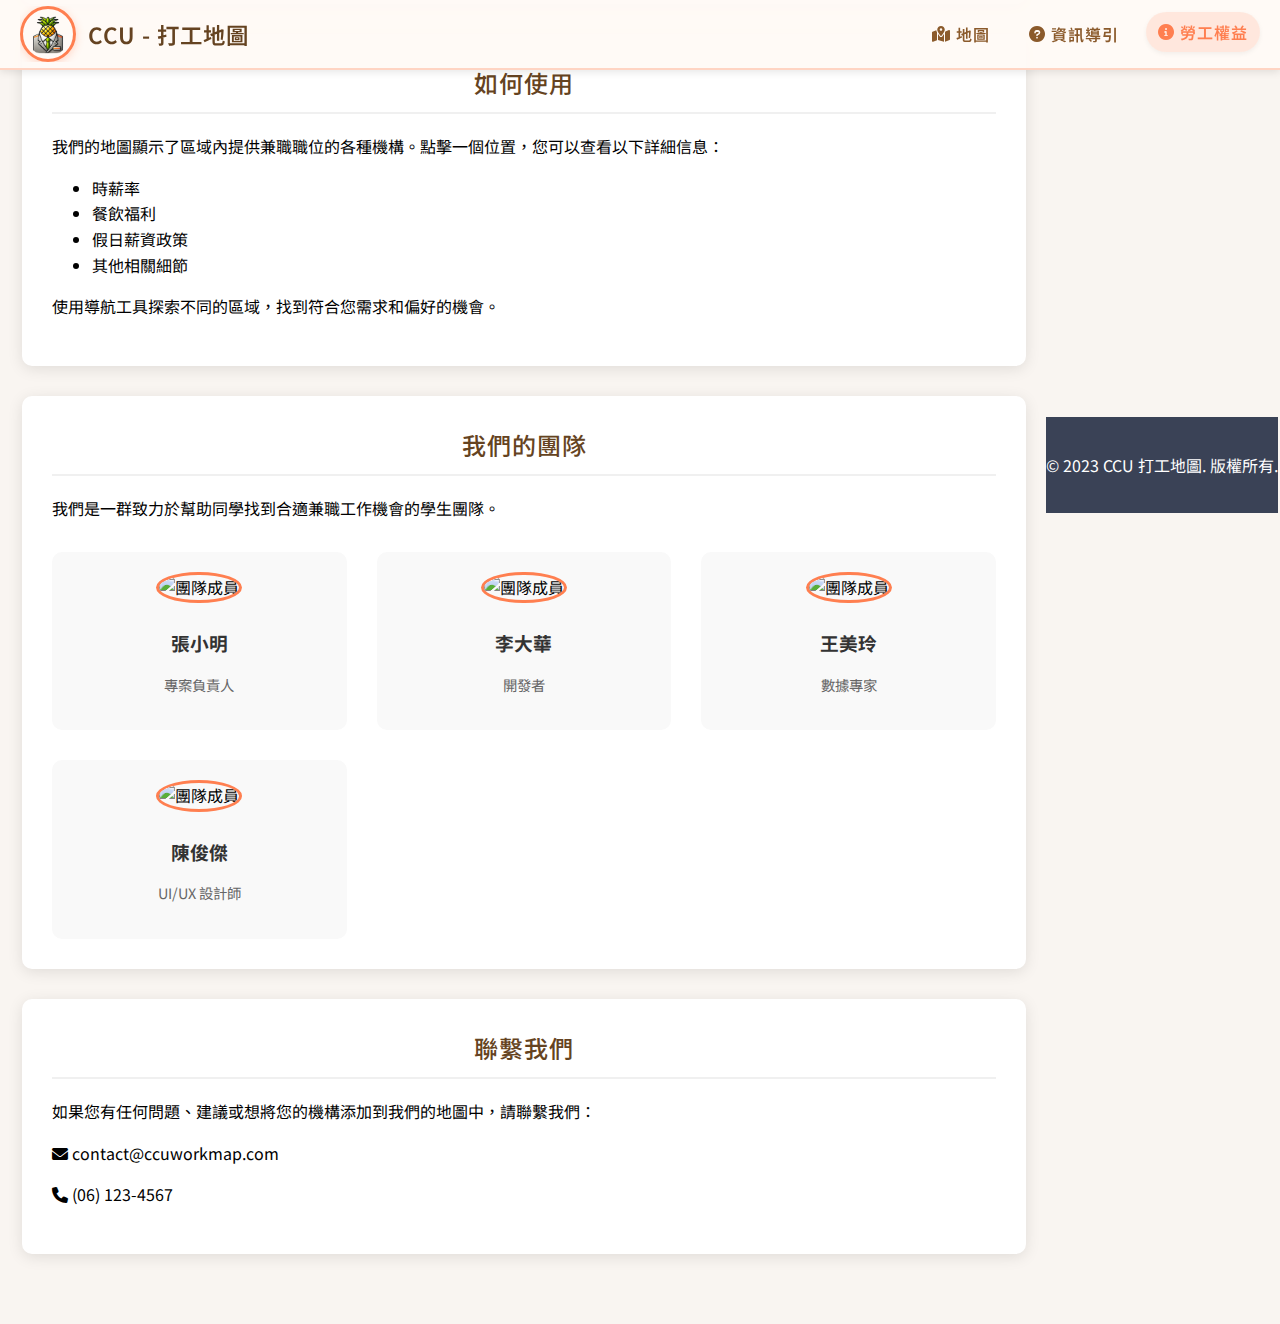
==== about.html @ e02257f9 "Initial commit with organized project structure" ====
<!DOCTYPE html>
<html lang="zh-TW">
<head>
    <meta charset="UTF-8">
    <meta name="viewport" content="width=device-width, initial-scale=1.0">
    <title>勞工權益 - CCU 打工地圖</title>
    <!-- Favicon -->
    <link rel="icon" href="src/images/p_logo.png" type="image/png">
    <!-- Google Font -->
    <link href="https://fonts.googleapis.com/css2?family=Noto+Sans+TC:wght@400;500;700&display=swap" rel="stylesheet">
    <!-- Font Awesome for icons -->
    <link rel="stylesheet" href="https://cdnjs.cloudflare.com/ajax/libs/font-awesome/6.0.0/css/all.min.css" />
    <!-- Our custom styles -->
    <link rel="stylesheet" href="src/css/styles.css" />
</head>
<body>
    <!-- Navigation bar -->
    <nav class="navbar">
        <div class="navbar-logo">
            <img src="src/images/p_logo.png" alt="Logo">
            <h1>CCU - 打工地圖</h1>
        </div>
        <div class="navbar-links">
            <a href="map.html"><i class="fas fa-map-marked-alt"></i> <span>地圖</span></a>
            <a href="#" id="info-guide-btn"><i class="fas fa-question-circle"></i> <span>資訊導引</span></a>
            <a href="about.html" class="active"><i class="fas fa-info-circle"></i> <span>勞工權益</span></a>
        </div>
    </nav>
    
    <!-- Main content -->
    <div class="content-area">
        <div class="about-container">
            <h1>勞工權益資訊</h1>
            
            <div class="about-section">
                <h2>我們的使命</h2>
                <p>這個互動式地圖提供附近打工機會的信息。地圖上的每個點代表提供兼職職位的機構，並附有時薪、餐飲福利、假日薪資等詳細信息。</p>
                <p>我們的使命是通過在互動式地圖上直觀地組織這些信息，將學生和求職者與當地的兼職機會聯繫起來。</p>
            </div>
            
            <div class="about-section">
                <h2>如何使用</h2>
                <p>我們的地圖顯示了區域內提供兼職職位的各種機構。點擊一個位置，您可以查看以下詳細信息：</p>
                <ul>
                    <li>時薪率</li>
                    <li>餐飲福利</li>
                    <li>假日薪資政策</li>
                    <li>其他相關細節</li>
                </ul>
                <p>使用導航工具探索不同的區域，找到符合您需求和偏好的機會。</p>
            </div>
            
            <div class="about-section">
                <h2>我們的團隊</h2>
                <p>我們是一群致力於幫助同學找到合適兼職工作機會的學生團隊。</p>
                
                <div class="team-grid">
                    <div class="team-member">
                        <img src="https://via.placeholder.com/150" alt="團隊成員">
                        <h3>張小明</h3>
                        <p>專案負責人</p>
                    </div>
                    <div class="team-member">
                        <img src="https://via.placeholder.com/150" alt="團隊成員">
                        <h3>李大華</h3>
                        <p>開發者</p>
                    </div>
                    <div class="team-member">
                        <img src="https://via.placeholder.com/150" alt="團隊成員">
                        <h3>王美玲</h3>
                        <p>數據專家</p>
                    </div>
                    <div class="team-member">
                        <img src="https://via.placeholder.com/150" alt="團隊成員">
                        <h3>陳俊傑</h3>
                        <p>UI/UX 設計師</p>
                    </div>
                </div>
            </div>
            
            <div class="about-section">
                <h2>聯繫我們</h2>
                <p>如果您有任何問題、建議或想將您的機構添加到我們的地圖中，請聯繫我們：</p>
                <p><i class="fas fa-envelope"></i> contact@ccuworkmap.com</p>
                <p><i class="fas fa-phone"></i> (06) 123-4567</p>
            </div>
        </div>
    </div>
    
    <!-- Information Guide Popup -->
    <div class="info-guide-overlay" id="info-guide-overlay">
        <div class="info-guide-container">
            <div class="info-guide-header">
                <h3>資訊導引說明</h3>
                <button class="info-guide-close" id="info-guide-close">
                    <i class="fas fa-times"></i>
                </button>
            </div>
            <div class="info-guide-content">
                <div class="info-category">
                    <div class="category-header">
                        <i class="fas fa-clipboard-check"></i>
                        <h4>客觀指標</h4>
                    </div>
                    <div class="category-content">
                        <p>包含時薪、供餐、試用期、勞健保、國定假日雙倍。這些指標較客觀，時薪多少就是多少，供餐不是有就是沒有，較少人為主觀因素介入。若無店家認證則資料來自問卷統整。</p>
                    </div>
                </div>
                
                <div class="info-category">
                    <div class="category-header">
                        <i class="fas fa-star-half-alt"></i>
                        <h4>主觀指標</h4>
                    </div>
                    <div class="category-content">
                        <p>包含環境評分以及滿意度評分。此二項指標為較主觀之指標，資料來源為問卷統整，包含同學叫主觀的意見投入，僅供參考。</p>
                    </div>
                </div>
                
                <div class="info-category">
                    <div class="category-header">
                        <i class="fas fa-award" style="color: #FF7F50;"></i>
                        <h4>認證標章</h4>
                    </div>
                    <div class="category-content">
                        <p>此項僅包含店家名稱旁之店家認證標章。若店家認證標章亮起，表示該店家之客觀指標經過老闆協助驗證，最為準確。</p>
                    </div>
                </div>
                
                <div class="info-footer">
                    <p>以上資訊均有附上更新日期以表示資訊蒐集之時間。</p>
                </div>
            </div>
        </div>
    </div>
    
    <!-- Footer -->
    <footer style="background-color: #3A4256; color: white; text-align: center; padding: 20px 0; margin-top: 30px;">
        <p>© 2023 CCU 打工地圖. 版權所有.</p>
    </footer>
    
    <!-- Our custom script -->
    <script src="src/js/script.js"></script>
</body>
</html>
---- src/css/styles.css ----
/* Main styles */
body { 
    margin: 0; 
    padding: 0; 
    font-family: 'Noto Sans TC', 'Microsoft JhengHei', '微軟正黑體', sans-serif;
}

/* Navigation bar styles */
.navbar {
    position: fixed;
    top: 0;
    left: 0;
    width: 100%;
    background-color: rgba(255, 250, 245, 0.95); /* Warm off-white with transparency */
    box-shadow: 0 2px 8px rgba(0, 0, 0, 0.1);
    display: flex;
    justify-content: space-between;
    align-items: center;
    padding: 0 20px;
    height: 70px;
    z-index: 1000;
    box-sizing: border-box;
    border-bottom: 2px solid rgba(255, 127, 80, 0.3); /* Subtle coral border */
}

.navbar-logo {
    display: flex;
    align-items: center;
    min-width: 0;
    overflow: hidden;
}

.navbar-logo img {
    height: 50px;
    width: 50px;
    margin-right: 12px;
    border-radius: 50%;
    flex-shrink: 0;
    object-fit: cover;
    background-color: transparent;
    border: 3px solid #FF7F50; /* Coral border */
    box-shadow: 0 2px 8px rgba(255, 127, 80, 0.3);
}

.navbar-logo h1 {
    font-size: 1.4rem;
    margin: 0;
    color: #654321; /* Warm brown color */
    font-weight: 600;
    white-space: nowrap;
    overflow: hidden;
    text-overflow: ellipsis;
    letter-spacing: 1px;
}

.navbar-links {
    display: flex;
    align-items: center;
    margin-left: 15px;
    flex-shrink: 0;
}

.navbar-links a {
    text-decoration: none;
    color: #8B5A2B; /* Saddle brown - warm color */
    margin-left: 15px;
    font-weight: 600;
    padding: 8px 12px;
    border-radius: 20px;
    transition: all 0.3s;
    white-space: nowrap;
    display: flex;
    align-items: center;
    gap: 5px;
    letter-spacing: 1px;
}

.navbar-links a:hover, .navbar-links a.active {
    background-color: rgba(255, 127, 80, 0.1); /* Very light coral background */
    transform: translateY(-2px);
    color: #FF7F50; /* Coral - matches marker */
}

.navbar-links a.active {
    background-color: rgba(255, 127, 80, 0.15);
    box-shadow: 0 2px 5px rgba(0,0,0,0.05);
    color: #FF7F50;
}

/* Map container */
#map {
    height: 100vh; /* Full viewport height */
    width: 100vw;  /* Full viewport width */
    position: absolute;
    top: 0;
    left: 0;
    z-index: 1;
}

/* Reset view button */
.reset-view-btn {
    position: fixed;
    bottom: 30px;
    right: 30px;
    background-color: #FF7F50; /* Coral - match marker */
    color: white;
    border: none;
    border-radius: 50%;
    width: 55px;
    height: 55px;
    display: flex;
    justify-content: center;
    align-items: center;
    box-shadow: 0 4px 10px rgba(0, 0, 0, 0.15);
    cursor: pointer;
    z-index: 1000;
    transition: transform 0.3s, background-color 0.3s;
}

.reset-view-btn:hover {
    background-color: #FF6347; /* Tomato - slightly darker on hover */
    transform: scale(1.1) rotate(10deg);
}

.reset-view-btn i {
    font-size: 1.7rem;
    color: white;
}

/* Custom map marker */
.custom-marker {
    display: flex;
    flex-direction: column;
    align-items: center;
}

.marker-icon {
    background-color: #FF7F50; /* Coral color */
    color: white;
    width: 30px;
    height: 30px;
    border-radius: 50%;
    display: flex;
    justify-content: center;
    align-items: center;
    box-shadow: 0 2px 5px rgba(0,0,0,0.2);
    transition: all 0.3s ease;
    z-index: 5;
}

.marker-icon i {
    font-size: 16px;
}

.marker-label {
    background-color: rgba(255, 255, 255, 0.95);
    color: #654321; /* Match navbar text color */
    padding: 3px 8px;
    border-radius: 10px;
    font-size: 12px;
    font-weight: bold;
    margin-top: 5px;
    box-shadow: 0 1px 3px rgba(0,0,0,0.15);
    max-width: 150px;
    text-align: center;
    white-space: nowrap;
    overflow: hidden;
    text-overflow: ellipsis;
    opacity: 0;
    transform: translateY(-5px);
    transition: all 0.3s ease;
}

.custom-marker:hover .marker-icon {
    transform: scale(1.2);
    background-color: #FF6347; /* Slightly darker on hover */
}

.custom-marker:hover .marker-label {
    opacity: 1;
    transform: translateY(0);
}

/* Popup styles */
.leaflet-popup-content-wrapper {
    border-radius: 12px;
    padding: 0;
    overflow: hidden;
    box-shadow: 0 3px 15px rgba(0, 0, 0, 0.2);
    width: 300px;
    max-width: 95vw;
}

.leaflet-popup-tip {
    background-color: #FF7F50; /* Match header color */
    width: 12px;
    height: 12px;
}

.leaflet-popup-close-button {
    color: white !important;
    font-size: 18px !important;
    padding: 8px 12px !important;
    font-weight: bold !important;
    transition: all 0.2s ease;
    z-index: 10;
}

.leaflet-popup-close-button:hover {
    color: rgba(255, 255, 255, 0.8) !important;
    transform: scale(1.1);
}

.leaflet-popup-content {
    margin: 0;
    width: 100% !important;
}

.establishment-popup {
    width: 100%;
}

.establishment-popup-header {
    background-color: #FF7F50; /* Coral */
    color: white;
    padding: 15px;
    border-top-left-radius: 12px;
    border-top-right-radius: 12px;
    display: flex;
    justify-content: space-between;
    align-items: center;
}

.establishment-popup-header h3 {
    margin: 0;
    font-size: 16px;
    font-weight: 600;
    letter-spacing: 1px;
}

.certification-badge {
    width: 26px;
    height: 26px;
    display: flex;
    justify-content: center;
    align-items: center;
    border-radius: 50%;
    background-color: #4CAF50; /* Green certification color */
    margin-left: 10px;
    box-shadow: 0 2px 4px rgba(0,0,0,0.15);
    border: 1.5px solid rgba(255, 255, 255, 0.7);
}

.certification-badge.inactive {
    background-color: #757575;
    color: #e0e0e0;
    border: 1.5px solid rgba(255, 255, 255, 0.3);
}

.certification-badge i {
    font-size: 14px;
    color: white;
    text-shadow: 0 1px 2px rgba(0,0,0,0.15);
    transform: translateY(0.5px);
}

.establishment-popup-content {
    padding: 15px;
    background-color: white;
}

.info-row {
    display: flex;
    justify-content: space-between;
    align-items: center;
    padding: 8px 0;
    border-bottom: 1px solid #f0f0f0;
}

.info-row:last-child {
    border-bottom: none;
}

.info-row .label {
    font-weight: 500;
    color: #654321; /* Warm brown, matching navbar text */
    font-size: 14px;
}

.info-row .value {
    color: #333;
    font-weight: 600;
    font-size: 14px;
    display: flex;
    align-items: center;
}

.update-time {
    font-size: 12px;
    color: #999;
    margin-left: 8px;
}

.info-row .boolean-value {
    display: inline-flex;
    align-items: center;
}

.info-row .boolean-value i {
    margin-right: 5px;
}

.info-row .boolean-value .yes {
    color: #4CAF50;
}

.info-row .boolean-value .no {
    color: #F44336;
}

.star-rating {
    display: flex;
}

.star {
    color: #e0e0e0;
    font-size: 16px;
    margin-right: 2px;
}

.star.filled {
    color: #FFC107;
}

/* Mobile fullscreen popup */
.mobile-popup-overlay {
    display: none;
    position: fixed;
    top: 0;
    left: 0;
    width: 100%;
    height: 100%;
    background-color: rgba(0, 0, 0, 0.7);
    z-index: 1500;
    opacity: 0;
    transition: opacity 0.3s ease;
}

.mobile-popup-container {
    position: fixed;
    top: 50%;
    left: 50%;
    transform: translate(-50%, -50%) scale(0.9);
    width: 90%;
    max-width: 400px;
    max-height: 90vh;
    overflow-y: auto;
    background-color: white;
    border-radius: 12px;
    box-shadow: 0 5px 25px rgba(0, 0, 0, 0.3);
    z-index: 1600;
    opacity: 0;
    transition: all 0.3s ease;
}

.mobile-popup-container.active,
.mobile-popup-overlay.active {
    display: block;
    opacity: 1;
}

.mobile-popup-container.active {
    transform: translate(-50%, -50%) scale(1);
}

.mobile-popup-close {
    position: absolute;
    top: 15px;
    right: 15px;
    width: 30px;
    height: 30px;
    border-radius: 50%;
    background-color: rgba(255, 255, 255, 0.2);
    display: flex;
    justify-content: center;
    align-items: center;
    color: white;
    font-size: 20px;
    cursor: pointer;
    z-index: 10;
}

/* Responsive styles */
@media (max-width: 992px) {
    .navbar {
        padding: 0 15px;
    }
    
    .navbar-logo h1 {
        font-size: 1.2rem;
    }
}

@media (max-width: 768px) {
    .navbar {
        padding: 0 12px;
        height: 60px;
    }
    
    .navbar-logo img {
        height: 40px;
        width: 40px;
    }
    
    .navbar-logo h1 {
        font-size: 1.1rem;
    }
    
    .navbar-links a {
        padding: 6px 10px;
        margin-left: 10px;
    }
    
    .reset-view-btn {
        bottom: 20px;
        right: 20px;
        width: 45px;
        height: 45px;
    }
    
    /* Hide the regular popup on mobile and show mobile version instead */
    .leaflet-popup {
        display: none !important;
    }
}

@media (max-width: 576px) {
    .navbar {
        padding: 0 10px;
    }
    
    .navbar-logo img {
        height: 35px;
        width: 35px;
        margin-right: 8px;
    }
    
    .navbar-logo h1 {
        font-size: 0.9rem;
        max-width: 150px;
    }
    
    .navbar-links a {
        padding: 5px 8px;
        margin-left: 8px;
        font-size: 0.9rem;
    }
    
    .navbar-links a i {
        margin-right: 0;
    }
    
    .info-row .label,
    .info-row .value {
        font-size: 13px;
    }
    
    .update-time {
        font-size: 11px;
    }
}

@media (max-width: 400px) {
    .navbar-logo h1 {
        max-width: 120px;
    }
    
    .navbar-links a span {
        display: none;
    }
    
    .navbar-links a {
        padding: 5px 8px;
    }
    
    .navbar-links a i {
        font-size: 1.1rem;
        margin: 0;
    }
    
    .update-time {
        display: block;
        margin-left: 0;
        margin-top: 2px;
    }
}

/* Add padding to account for navbar */
.content-area {
    padding-top: 80px;
}

/* Intro page display control */
.intro-container-mobile {
    display: none !important;
}

/* Specific styles for intro page */
body.intro-page {
    overflow: hidden;
    height: 100vh;
    background-color: #f9f5f1; /* Warm, light background */
    display: flex;
    align-items: center;
    justify-content: center;
}

/* Media query for mobile intro page */
@media (max-width: 767px) {
    .intro-container {
        display: none;
    }
    
    .intro-container-mobile {
        display: flex;
        width: 100%;
        min-height: 100vh;
        align-items: center;
        justify-content: center;
        padding: 20px;
        box-sizing: border-box;
        background: linear-gradient(135deg, rgba(255,204,153,0.1) 0%, rgba(255,127,80,0.1) 100%);
    }
    
    .intro-content-mobile {
        width: 100%;
        max-width: 500px;
        background-color: rgba(255, 255, 255, 0.95);
        padding: 30px 20px;
        border-radius: 20px;
        box-shadow: 0 10px 30px rgba(0, 0, 0, 0.1);
        text-align: center;
        animation: fadeIn 1s ease-out;
        border: 1px solid rgba(255, 127, 80, 0.2);
        overflow-y: auto;
        max-height: 90vh;
    }
    
    .intro-content-mobile .intro-logo img {
        width: 100px;
        height: 100px;
        margin-bottom: 15px;
    }
    
    .intro-content-mobile h1 {
        font-size: 1.8rem;
        margin-bottom: 5px;
    }
    
    .intro-content-mobile h2 {
        font-size: 1.2rem;
        margin-bottom: 20px;
    }
    
    .intro-content-mobile .intro-text {
        text-align: left;
        margin-bottom: 25px;
    }
    
    .intro-content-mobile .intro-text p {
        font-size: 0.95rem;
        line-height: 1.6;
        margin-bottom: 15px;
    }
}

/* Information Guide Popup */
.info-guide-overlay {
    display: none;
    position: fixed;
    top: 0;
    left: 0;
    width: 100%;
    height: 100%;
    background-color: rgba(0, 0, 0, 0.7);
    z-index: 1500;
    opacity: 0;
    transition: opacity 0.3s ease;
}

.info-guide-overlay.active {
    opacity: 1;
    display: flex;
    align-items: center;
    justify-content: center;
}

.info-guide-container {
    width: 90%;
    max-width: 600px;
    background-color: white;
    border-radius: 16px;
    box-shadow: 0 5px 25px rgba(0, 0, 0, 0.3);
    overflow: hidden;
    max-height: 90vh;
    display: flex;
    flex-direction: column;
    animation: fadeInScale 0.3s ease-out;
}

@keyframes fadeInScale {
    0% {
        opacity: 0;
        transform: scale(0.9);
    }
    100% {
        opacity: 1;
        transform: scale(1);
    }
}

.info-guide-header {
    background-color: #FF7F50;
    color: white;
    padding: 15px 20px;
    display: flex;
    justify-content: space-between;
    align-items: center;
    border-bottom: 1px solid rgba(0, 0, 0, 0.1);
}

.info-guide-header h3 {
    margin: 0;
    font-size: 1.3rem;
    font-weight: 600;
    letter-spacing: 1px;
}

.info-guide-close {
    background: none;
    border: none;
    color: white;
    font-size: 1.3rem;
    cursor: pointer;
    width: 30px;
    height: 30px;
    display: flex;
    align-items: center;
    justify-content: center;
    padding: 0;
    border-radius: 50%;
    transition: all 0.2s;
}

.info-guide-close:hover {
    background-color: rgba(255, 255, 255, 0.2);
}

.info-guide-content {
    padding: 20px;
    overflow-y: auto;
}

.info-category {
    background-color: #f9f9f9;
    border-radius: 12px;
    margin-bottom: 15px;
    overflow: hidden;
    box-shadow: 0 2px 8px rgba(0,0,0,0.05);
    border: 1px solid #f0f0f0;
    transition: all 0.3s ease;
}

.info-category:hover {
    box-shadow: 0 4px 12px rgba(0,0,0,0.1);
    transform: translateY(-2px);
}

.category-header {
    padding: 12px 15px;
    background-color: #f0f0f0;
    display: flex;
    align-items: center;
    border-bottom: 1px solid #e0e0e0;
}

.category-header i {
    font-size: 1.2rem;
    margin-right: 10px;
    width: 24px;
    height: 24px;
    display: flex;
    align-items: center;
    justify-content: center;
    color: #FF7F50;
}

.category-header h4 {
    margin: 0;
    font-size: 1.1rem;
    color: #444;
    font-weight: 600;
}

.category-content {
    padding: 15px;
}

.category-content p {
    margin: 0;
    line-height: 1.6;
    color: #555;
}

.info-footer {
    margin-top: 20px;
    padding-top: 15px;
    border-top: 1px dashed #ddd;
    text-align: center;
    font-style: italic;
    color: #777;
}

.info-footer p {
    margin: 0;
    font-size: 0.9rem;
}

/* Responsive styles for info guide */
@media (max-width: 768px) {
    .info-guide-container {
        width: 95%;
    }
    
    .info-guide-header h3 {
        font-size: 1.2rem;
    }
    
    .category-header h4 {
        font-size: 1rem;
    }
    
    .category-content p {
        font-size: 0.95rem;
    }
}

@media (max-width: 576px) {
    .info-guide-header {
        padding: 12px 15px;
    }
    
    .info-guide-content {
        padding: 15px;
    }
    
    .category-header {
        padding: 10px 12px;
    }
    
    .category-content {
        padding: 12px;
    }
    
    .category-header i {
        font-size: 1.1rem;
    }
    
    .category-header h4 {
        font-size: 0.95rem;
    }
    
    .category-content p {
        font-size: 0.9rem;
    }
}

/* About page specific styles */
.about-container {
    max-width: 1200px;
    margin: 0 auto;
    padding: 40px 20px;
    line-height: 1.6;
}

.about-container h1 {
    color: #654321;
    margin-bottom: 30px;
    text-align: center;
}

.about-section {
    background-color: white;
    border-radius: 10px;
    box-shadow: 0 3px 15px rgba(0, 0, 0, 0.1);
    padding: 30px;
    margin-bottom: 30px;
}

.about-section h2 {
    color: #654321;
    margin-bottom: 20px;
    border-bottom: 2px solid #f0f0f0;
    padding-bottom: 10px;
}

.team-grid {
    display: grid;
    grid-template-columns: repeat(auto-fill, minmax(280px, 1fr));
    gap: 30px;
    margin-top: 30px;
}

.team-member {
    text-align: center;
    padding: 20px;
    border-radius: 10px;
    background-color: #f9f9f9;
    transition: transform 0.3s;
}

.team-member:hover {
    transform: translateY(-5px);
    box-shadow: 0 5px 15px rgba(0, 0, 0, 0.1);
}

.team-member img {
    width: 120px;
    height: 120px;
    border-radius: 50%;
    object-fit: cover;
    margin-bottom: 15px;
    border: 3px solid #FF7F50;
}

.team-member h3 {
    margin: 10px 0 5px;
    color: #333;
}

.team-member p {
    color: #666;
    font-size: 0.9rem;
}

@media (max-width: 768px) {
    .about-container {
        padding: 20px 15px;
    }
    
    .about-section {
        padding: 20px;
    }
    
    .team-grid {
        grid-template-columns: repeat(auto-fill, minmax(220px, 1fr));
        gap: 20px;
    }
}

@media (max-width: 576px) {
    .about-container {
        padding: 15px 10px;
    }
    
    .about-section {
        padding: 15px;
    }
    
    .team-grid {
        grid-template-columns: 1fr;
        gap: 15px;
    }
    
    .team-member img {
        width: 100px;
        height: 100px;
    }
}/* Intro page styles (Version B - no scroll) */
body {
    margin: 0;
    padding: 0;
    font-family: 'Noto Sans TC', 'Microsoft JhengHei', '微軟正黑體', sans-serif;
    background-color: #f9f5f1; /* Warm, light background */
    overflow: hidden;
    height: 100vh;
    display: flex;
    align-items: center;
    justify-content: center;
}

.intro-container {
    width: 100%;
    height: 100vh;
    display: flex;
    align-items: center;
    justify-content: center;
    box-sizing: border-box;
    background: linear-gradient(135deg, rgba(255,204,153,0.1) 0%, rgba(255,127,80,0.1) 100%);
}

.intro-content {
    width: 90%;
    max-width: 1200px;
    height: 90vh;
    background-color: rgba(255, 255, 255, 0.95);
    border-radius: 20px;
    box-shadow: 0 10px 30px rgba(0, 0, 0, 0.1);
    animation: fadeIn 1s ease-out;
    border: 1px solid rgba(255, 127, 80, 0.2);
    display: flex;
    overflow: hidden;
}

.intro-left {
    width: 40%;
    padding: 40px;
    display: flex;
    flex-direction: column;
    justify-content: center;
    align-items: center;
    background-color: rgba(255, 127, 80, 0.05);
    border-right: 1px solid rgba(255, 127, 80, 0.2);
}

.intro-right {
    width: 60%;
    padding: 40px 50px;
    display: flex;
    flex-direction: column;
    justify-content: center;
    overflow-y: auto;
}

.intro-logo {
    margin-bottom: 20px;
}

.intro-logo img {
    width: 150px;
    height: 150px;
    border-radius: 50%;
    object-fit: cover;
    border: 4px solid #FF7F50; /* Coral border */
    box-shadow: 0 5px 15px rgba(255, 127, 80, 0.3);
}

h1 {
    color: #654321; /* Warm brown color */
    font-weight: 700;
    font-size: 2.5rem;
    margin: 0 0 5px 0;
    letter-spacing: 1px;
    text-align: center;
}

h2 {
    color: #8B5A2B; /* Saddle brown */
    font-weight: 500;
    font-size: 1.5rem;
    margin: 0 0 20px 0;
    letter-spacing: 1px;
    text-align: center;
}

.intro-text {
    text-align: left;
    line-height: 1.7;
    color: #333;
    margin-bottom: 0;
}

.intro-text p {
    margin-bottom: 15px;
    font-size: 1rem;
}

.enter-button {
    display: inline-flex;
    align-items: center;
    justify-content: center;
    text-decoration: none;
    background-color: #FF7F50; /* Coral - matches marker */
    color: white;
    padding: 14px 30px;
    border-radius: 50px;
    font-size: 1.2rem;
    font-weight: 600;
    transition: all 0.3s ease;
    box-shadow: 0 4px 15px rgba(255, 127, 80, 0.3);
    border: 2px solid transparent;
    letter-spacing: 1px;
    margin-top: 30px;
    align-self: center;
}

.enter-button:hover {
    transform: translateY(-3px) scale(1.02);
    box-shadow: 0 7px 20px rgba(255, 127, 80, 0.4);
    background-color: #FF6347; /* Tomato - slightly darker on hover */
}

.enter-button:active {
    transform: translateY(0) scale(0.99);
    box-shadow: 0 2px 8px rgba(255, 127, 80, 0.3);
}

.enter-button i {
    margin-left: 10px;
    font-size: 1.3rem;
}

/* Animation */
@keyframes fadeIn {
    0% {
        opacity: 0;
        transform: translateY(20px);
    }
    100% {
        opacity: 1;
        transform: translateY(0);
    }
}

/* Responsive styles */
@media (max-width: 1200px) {
    .intro-left {
        padding: 30px;
    }
    
    .intro-right {
        padding: 30px 40px;
    }
    
    .intro-logo img {
        width: 130px;
        height: 130px;
    }
    
    h1 {
        font-size: 2.2rem;
    }
    
    h2 {
        font-size: 1.3rem;
    }
}

@media (max-width: 992px) {
    .intro-content {
        flex-direction: column;
        overflow-y: auto;
    }
    
    .intro-left {
        width: 100%;
        height: auto;
        padding: 30px 20px;
        border-right: none;
        border-bottom: 1px solid rgba(255, 127, 80, 0.2);
        flex-shrink: 0;
    }
    
    .intro-right {
        width: 100%;
        padding: 30px;
        overflow-y: visible;
    }
    
    .intro-logo img {
        width: 110px;
        height: 110px;
    }
    
    h1 {
        font-size: 2rem;
    }
    
    h2 {
        font-size: 1.2rem;
        margin-bottom: 0;
    }
}

@media (max-width: 768px) {
    .intro-container {
        padding: 15px;
    }
    
    .intro-content {
        height: auto;
        min-height: 90vh;
    }
    
    .intro-logo img {
        width: 90px;
        height: 90px;
    }
    
    h1 {
        font-size: 1.8rem;
    }
    
    h2 {
        font-size: 1.1rem;
    }
    
    .intro-text p {
        font-size: 0.95rem;
        margin-bottom: 12px;
    }
    
    .enter-button {
        padding: 10px 20px;
        font-size: 1rem;
        margin-top: 15px;
    }
}

@media (max-width: 576px) {
    .intro-container {
        padding: 10px;
    }
    
    .intro-content {
        width: 95%;
    }
    
    .intro-left {
        padding: 20px 15px;
    }
    
    .intro-right {
        padding: 20px 15px;
    }
    
    .intro-logo img {
        width: 75px;
        height: 75px;
    }
    
    h1 {
        font-size: 1.6rem;
    }
    
    h2 {
        font-size: 1rem;
    }
    
    .intro-text p {
        font-size: 0.9rem;
        margin-bottom: 10px;
    }
}

/* Custom styles for marker clusters */
.marker-cluster {
    background-color: rgba(255, 127, 80, 0.6);
    border: 3px solid rgba(255, 127, 80, 0.8);
}

.marker-cluster div {
    background-color: rgba(255, 127, 80, 0.8);
    color: white;
    width: 28px;
    height: 28px;
    border-radius: 50%;
    text-align: center;
    font-size: 12px;
    font-weight: bold;
    display: flex;
    justify-content: center;
    align-items: center;
}

.marker-cluster span {
    line-height: 28px;
}
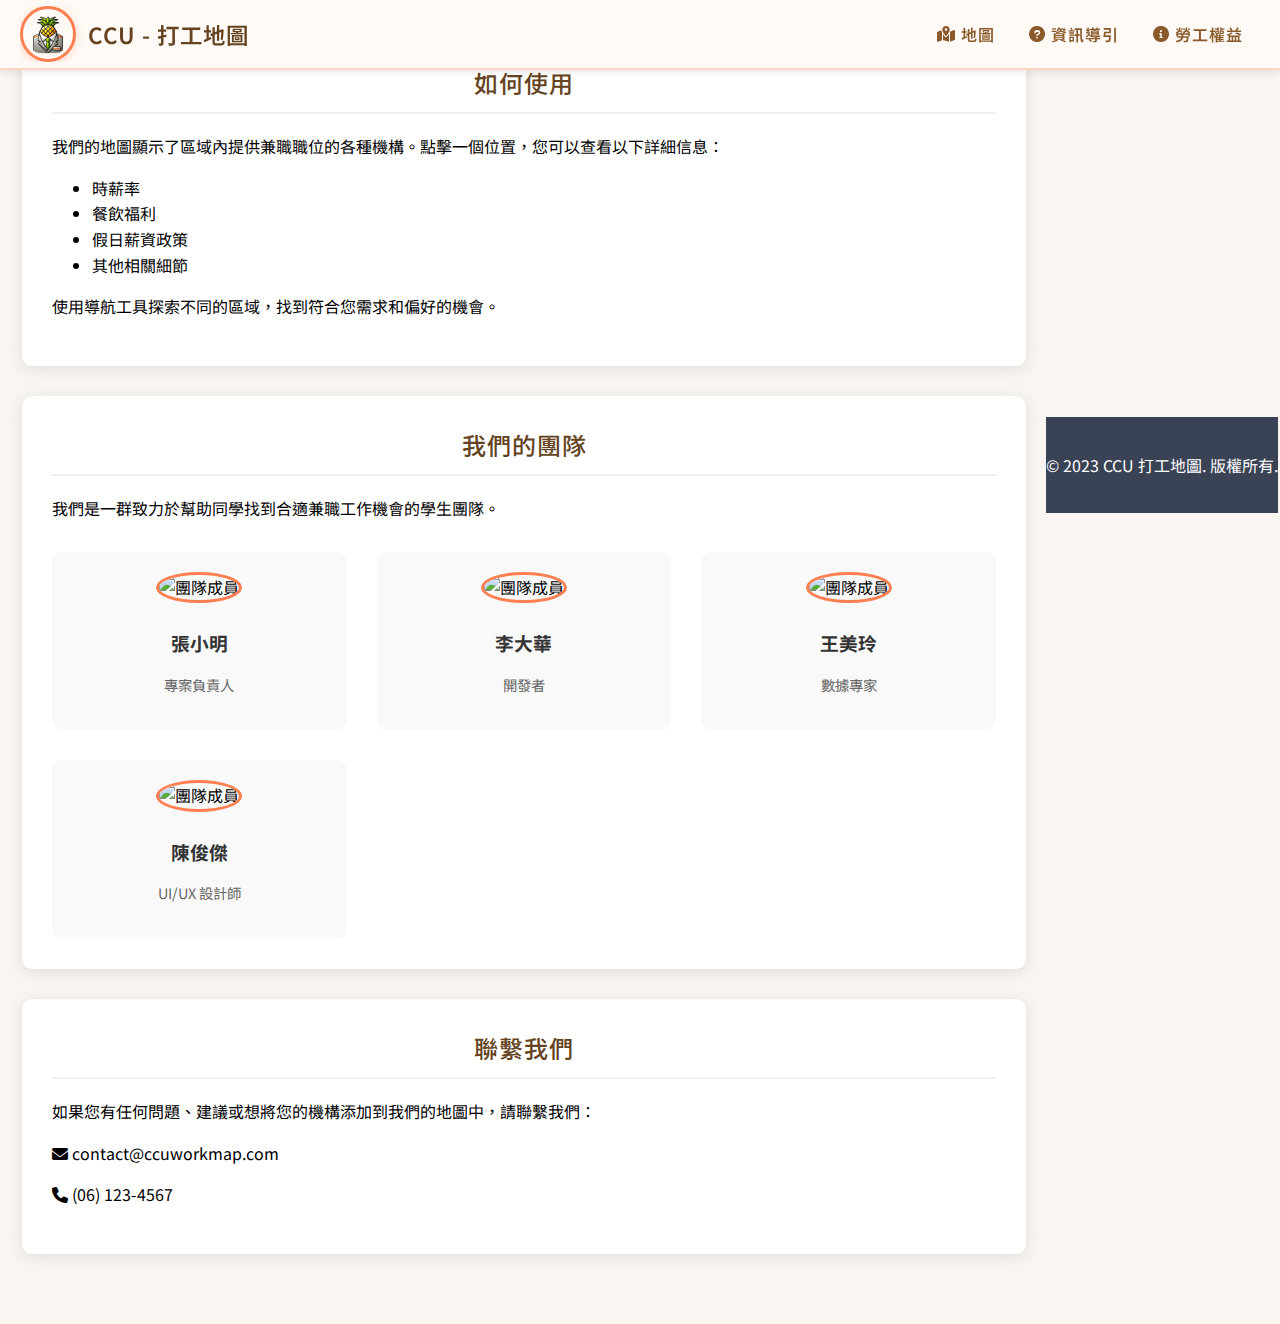
==== commit 879adcd7: "Bill - Adding google analytics tracking" ====
--- a/about.html
+++ b/about.html
@@ -8,6 +8,15 @@
     <link rel="icon" href="src/images/p_logo.png" type="image/png">
     <!-- Google Font -->
     <link href="https://fonts.googleapis.com/css2?family=Noto+Sans+TC:wght@400;500;700&display=swap" rel="stylesheet">
+    <!-- Google tag (gtag.js) -->
+    <script async src="https://www.googletagmanager.com/gtag/js?id=G-1T14EX17CJ"></script>
+    <script>
+      window.dataLayer = window.dataLayer || [];
+      function gtag(){dataLayer.push(arguments);}
+      gtag('js', new Date());
+
+      gtag('config', 'G-1T14EX17CJ');
+    </script>
     <!-- Font Awesome for icons -->
     <link rel="stylesheet" href="https://cdnjs.cloudflare.com/ajax/libs/font-awesome/6.0.0/css/all.min.css" />
     <!-- Our custom styles -->
--- a/src/css/styles.css
+++ b/src/css/styles.css
@@ -1,1779 +1,1622 @@
-/* Main styles */-
-body { -
-    margin: 0; -
-    padding: 0; -
-    font-family: 'Noto Sans TC', 'Microsoft JhengHei', '微軟正黑體', sans-serif;-
-}-
--
-/* Navigation bar styles */-
-.navbar {-
-    position: fixed;-
-    top: 0;-
-    left: 0;-
-    width: 100%;-
-    background-color: rgba(255, 250, 245, 0.95); /* Warm off-white with transparency */-
-    box-shadow: 0 2px 8px rgba(0, 0, 0, 0.1);-
-    display: flex;-
-    justify-content: space-between;-
-    align-items: center;-
-    padding: 0 20px;-
-    height: 70px;-
-    z-index: 1000;-
-    box-sizing: border-box;-
-    border-bottom: 2px solid rgba(255, 127, 80, 0.3); /* Subtle coral border */-
-}-
--
-.navbar-logo {-
-    display: flex;-
-    align-items: center;-
-    min-width: 0;-
-    overflow: hidden;-
-}-
--
-.navbar-logo img {-
-    height: 50px;-
-    width: 50px;-
-    margin-right: 12px;-
-    border-radius: 50%;-
-    flex-shrink: 0;-
-    object-fit: cover;-
-    background-color: transparent;
-    border: 3px solid #FF7F50; /* Coral border */
-    box-shadow: 0 2px 8px rgba(255, 127, 80, 0.3);-
-}-
--
-.navbar-logo h1 {-
-    font-size: 1.4rem;-
-    margin: 0;-
-    color: #654321; /* Warm brown color */-
-    font-weight: 600;-
-    white-space: nowrap;-
-    overflow: hidden;-
-    text-overflow: ellipsis;-
-    letter-spacing: 1px;-
-}-
--
-.navbar-links {-
-    display: flex;-
-    align-items: center;-
-    margin-left: 15px;-
-    flex-shrink: 0;-
-}-
--
-.navbar-links a {-
-    text-decoration: none;-
-    color: #8B5A2B; /* Saddle brown - warm color */-
-    margin-left: 15px;-
-    font-weight: 600;-
-    padding: 8px 12px;-
-    border-radius: 20px;-
-    transition: all 0.3s;-
-    white-space: nowrap;-
-    display: flex;-
-    align-items: center;-
-    gap: 5px;-
-    letter-spacing: 1px;-
-}-
--
-.navbar-links a:hover, .navbar-links a.active {-
-    background-color: rgba(255, 127, 80, 0.1); /* Very light coral background */-
-    transform: translateY(-2px);-
-    color: #FF7F50; /* Coral - matches marker */-
-}-
--
-.navbar-links a.active {-
-    background-color: rgba(255, 127, 80, 0.15);-
-    box-shadow: 0 2px 5px rgba(0,0,0,0.05);-
-    color: #FF7F50;-
-}-
--
-/* Map container */-
-#map {-
-    height: 100vh; /* Full viewport height */-
-    width: 100vw;  /* Full viewport width */-
-    position: absolute;-
-    top: 0;-
-    left: 0;-
-    z-index: 1;-
-}-
--
-/* Reset view button */-
-.reset-view-btn {-
-    position: fixed;-
-    bottom: 30px;-
-    right: 30px;-
-    background-color: #FF7F50; /* Coral - match marker */-
-    color: white;-
-    border: none;-
-    border-radius: 50%;-
-    width: 55px;-
-    height: 55px;-
-    display: flex;-
-    justify-content: center;-
-    align-items: center;-
-    box-shadow: 0 4px 10px rgba(0, 0, 0, 0.15);-
-    cursor: pointer;-
-    z-index: 1000;-
-    transition: transform 0.3s, background-color 0.3s;-
-}-
--
-.reset-view-btn:hover {-
-    background-color: #FF6347; /* Tomato - slightly darker on hover */-
-    transform: scale(1.1) rotate(10deg);-
-}-
--
-.reset-view-btn i {-
-    font-size: 1.7rem;-
-    color: white;-
-}-
--
-/* Custom map marker */-
-.custom-marker {-
-    display: flex;-
-    flex-direction: column;-
-    align-items: center;-
-}-
--
-.marker-icon {-
-    background-color: #FF7F50; /* Coral color */-
-    color: white;-
-    width: 30px;-
-    height: 30px;-
-    border-radius: 50%;-
-    display: flex;-
-    justify-content: center;-
-    align-items: center;-
-    box-shadow: 0 2px 5px rgba(0,0,0,0.2);-
-    transition: all 0.3s ease;-
-    z-index: 5;-
-}-
--
-.marker-icon i {-
-    font-size: 16px;-
-}-
--
-.marker-label {-
-    background-color: rgba(255, 255, 255, 0.95);-
-    color: #654321; /* Match navbar text color */-
-    padding: 3px 8px;-
-    border-radius: 10px;-
-    font-size: 12px;-
-    font-weight: bold;-
-    margin-top: 5px;-
-    box-shadow: 0 1px 3px rgba(0,0,0,0.15);-
-    max-width: 150px;-
-    text-align: center;-
-    white-space: nowrap;-
-    overflow: hidden;-
-    text-overflow: ellipsis;-
-    opacity: 0;-
-    transform: translateY(-5px);-
-    transition: all 0.3s ease;-
-}-
--
-.custom-marker:hover .marker-icon {-
-    transform: scale(1.2);-
-    background-color: #FF6347; /* Slightly darker on hover */-
-}-
--
-.custom-marker:hover .marker-label {-
-    opacity: 1;-
-    transform: translateY(0);-
-}-
--
-/* Popup styles */-
-.leaflet-popup-content-wrapper {-
-    border-radius: 12px;-
-    padding: 0;-
-    overflow: hidden;-
-    box-shadow: 0 3px 15px rgba(0, 0, 0, 0.2);-
-    width: 300px;-
-    max-width: 95vw;-
-}-
--
-.leaflet-popup-tip {-
-    background-color: #FF7F50; /* Match header color */-
-    width: 12px;-
-    height: 12px;-
-}-
--
-.leaflet-popup-close-button {-
-    color: white !important;-
-    font-size: 18px !important;-
-    padding: 8px 12px !important;-
-    font-weight: bold !important;-
-    transition: all 0.2s ease;-
-    z-index: 10;-
-}-
--
-.leaflet-popup-close-button:hover {-
-    color: rgba(255, 255, 255, 0.8) !important;-
-    transform: scale(1.1);-
-}-
--
-.leaflet-popup-content {-
-    margin: 0;-
-    width: 100% !important;-
-}-
--
-.establishment-popup {-
-    width: 100%;-
-}-
--
-.establishment-popup-header {-
-    background-color: #FF7F50; /* Coral */-
-    color: white;-
-    padding: 15px;-
-    border-top-left-radius: 12px;-
-    border-top-right-radius: 12px;-
-    display: flex;-
-    justify-content: space-between;-
-    align-items: center;-
-}-
--
-.establishment-popup-header h3 {-
-    margin: 0;-
-    font-size: 16px;-
-    font-weight: 600;-
-    letter-spacing: 1px;-
-}-
--
-.certification-badge {-
-    width: 26px;-
-    height: 26px;-
-    display: flex;-
-    justify-content: center;-
-    align-items: center;-
-    border-radius: 50%;-
-    background-color: #4CAF50; /* Green certification color */-
-    margin-left: 10px;-
-    box-shadow: 0 2px 4px rgba(0,0,0,0.15);-
-    border: 1.5px solid rgba(255, 255, 255, 0.7);-
-}-
--
-.certification-badge.inactive {-
-    background-color: #757575;-
-    color: #e0e0e0;-
-    border: 1.5px solid rgba(255, 255, 255, 0.3);-
-}-
--
-.certification-badge i {-
-    font-size: 14px;-
-    color: white;-
-    text-shadow: 0 1px 2px rgba(0,0,0,0.15);-
-    transform: translateY(0.5px);-
-}-
--
-.establishment-popup-content {-
-    padding: 15px;-
-    background-color: white;-
-}-
--
-.info-row {-
-    display: flex;-
-    justify-content: space-between;-
-    align-items: center;-
-    padding: 8px 0;-
-    border-bottom: 1px solid #f0f0f0;-
-}-
--
-.info-row:last-child {-
-    border-bottom: none;-
-}-
--
-.info-row .label {-
-    font-weight: 500;-
-    color: #654321; /* Warm brown, matching navbar text */-
-    font-size: 14px;-
-}-
--
-.info-row .value {-
-    color: #333;-
-    font-weight: 600;-
-    font-size: 14px;-
-    display: flex;-
-    align-items: center;-
-}-
--
-.update-time {-
-    font-size: 12px;-
-    color: #999;-
-    margin-left: 8px;-
-}-
--
-.info-row .boolean-value {-
-    display: inline-flex;-
-    align-items: center;-
-}-
--
-.info-row .boolean-value i {-
-    margin-right: 5px;-
-}-
--
-.info-row .boolean-value .yes {-
-    color: #4CAF50;-
-}-
--
-.info-row .boolean-value .no {-
-    color: #F44336;-
-}-
--
-.star-rating {-
-    display: flex;-
-}-
--
-.star {-
-    color: #e0e0e0;-
-    font-size: 16px;-
-    margin-right: 2px;-
-}-
--
-.star.filled {-
-    color: #FFC107;-
-}-
--
-/* Mobile fullscreen popup */-
-.mobile-popup-overlay {-
-    display: none;-
-    position: fixed;-
-    top: 0;-
-    left: 0;-
-    width: 100%;-
-    height: 100%;-
-    background-color: rgba(0, 0, 0, 0.7);-
-    z-index: 1500;-
-    opacity: 0;-
-    transition: opacity 0.3s ease;-
-}-
--
-.mobile-popup-container {-
-    position: fixed;-
-    top: 50%;-
-    left: 50%;-
-    transform: translate(-50%, -50%) scale(0.9);-
-    width: 90%;-
-    max-width: 400px;-
-    max-height: 90vh;-
-    overflow-y: auto;-
-    background-color: white;-
-    border-radius: 12px;-
-    box-shadow: 0 5px 25px rgba(0, 0, 0, 0.3);-
-    z-index: 1600;-
-    opacity: 0;-
-    transition: all 0.3s ease;-
-}-
--
-.mobile-popup-container.active,-
-.mobile-popup-overlay.active {-
-    display: block;-
-    opacity: 1;-
-}-
--
-.mobile-popup-container.active {-
-    transform: translate(-50%, -50%) scale(1);-
-}-
--
-.mobile-popup-close {-
-    position: absolute;-
-    top: 15px;-
-    right: 15px;-
-    width: 30px;-
-    height: 30px;-
-    border-radius: 50%;-
-    background-color: rgba(255, 255, 255, 0.2);-
-    display: flex;-
-    justify-content: center;-
-    align-items: center;-
-    color: white;-
-    font-size: 20px;-
-    cursor: pointer;-
-    z-index: 10;-
-}-
--
-/* Responsive styles */-
-@media (max-width: 992px) {-
-    .navbar {-
-        padding: 0 15px;-
-    }-
-    -
-    .navbar-logo h1 {-
-        font-size: 1.2rem;-
-    }-
-}-
--
-@media (max-width: 768px) {-
-    .navbar {-
-        padding: 0 12px;-
-        height: 60px;-
-    }-
-    -
-    .navbar-logo img {-
-        height: 40px;-
-        width: 40px;-
-    }-
-    -
-    .navbar-logo h1 {-
-        font-size: 1.1rem;-
-    }-
-    -
-    .navbar-links a {-
-        padding: 6px 10px;-
-        margin-left: 10px;-
-    }-
-    -
-    .reset-view-btn {-
-        bottom: 20px;-
-        right: 20px;-
-        width: 45px;-
-        height: 45px;-
-    }-
-    -
-    /* Hide the regular popup on mobile and show mobile version instead */-
-    .leaflet-popup {-
-        display: none !important;-
-    }-
-}-
--
-@media (max-width: 576px) {-
-    .navbar {-
-        padding: 0 10px;-
-    }-
-    -
-    .navbar-logo img {-
-        height: 35px;-
-        width: 35px;-
-        margin-right: 8px;-
-    }-
-    -
-    .navbar-logo h1 {-
-        font-size: 0.9rem;-
-        max-width: 150px;-
-    }-
-    -
-    .navbar-links a {-
-        padding: 5px 8px;-
-        margin-left: 8px;-
-        font-size: 0.9rem;-
-    }-
-    -
-    .navbar-links a i {-
-        margin-right: 0;-
-    }-
-    -
-    .info-row .label,-
-    .info-row .value {-
-        font-size: 13px;-
-    }-
-    -
-    .update-time {-
-        font-size: 11px;-
-    }-
-}-
--
-@media (max-width: 400px) {-
-    .navbar-logo h1 {-
-        max-width: 120px;-
-    }-
-    -
-    .navbar-links a span {-
-        display: none;-
-    }-
-    -
-    .navbar-links a {-
-        padding: 5px 8px;-
-    }-
-    -
-    .navbar-links a i {-
-        font-size: 1.1rem;-
-        margin: 0;-
-    }-
-    -
-    .update-time {-
-        display: block;-
-        margin-left: 0;-
-        margin-top: 2px;-
-    }-
-}-
--
-/* Add padding to account for navbar */-
-.content-area {-
-    padding-top: 80px;-
-}-
--
-/* Intro page display control */
-.intro-container-mobile {
-    display: none !important;
-}
-
-/* Specific styles for intro page */
-body.intro-page {
-    overflow: hidden;
-    height: 100vh;
-    background-color: #f9f5f1; /* Warm, light background */
-    display: flex;
-    align-items: center;
-    justify-content: center;
-}
-
-/* Media query for mobile intro page */
-@media (max-width: 767px) {
-    .intro-container {
-        display: none;
-    }
-    
-    .intro-container-mobile {
-        display: flex;
-        width: 100%;
-        min-height: 100vh;
-        align-items: center;
-        justify-content: center;
-        padding: 20px;
-        box-sizing: border-box;
-        background: linear-gradient(135deg, rgba(255,204,153,0.1) 0%, rgba(255,127,80,0.1) 100%);
-    }
-    
-    .intro-content-mobile {
-        width: 100%;
-        max-width: 500px;
-        background-color: rgba(255, 255, 255, 0.95);
-        padding: 30px 20px;
-        border-radius: 20px;
-        box-shadow: 0 10px 30px rgba(0, 0, 0, 0.1);
-        text-align: center;
-        animation: fadeIn 1s ease-out;
-        border: 1px solid rgba(255, 127, 80, 0.2);
-        overflow-y: auto;
-        max-height: 90vh;
-    }
-    
-    .intro-content-mobile .intro-logo img {
-        width: 100px;
-        height: 100px;
-        margin-bottom: 15px;
-    }
-    
-    .intro-content-mobile h1 {
-        font-size: 1.8rem;
-        margin-bottom: 5px;
-    }
-    
-    .intro-content-mobile h2 {
-        font-size: 1.2rem;
-        margin-bottom: 20px;
-    }
-    
-    .intro-content-mobile .intro-text {
-        text-align: left;
-        margin-bottom: 25px;
-    }
-    
-    .intro-content-mobile .intro-text p {
-        font-size: 0.95rem;
-        line-height: 1.6;
-        margin-bottom: 15px;
-    }
-}
-
-/* Information Guide Popup */
-.info-guide-overlay {
-    display: none;
-    position: fixed;
-    top: 0;
-    left: 0;
-    width: 100%;
-    height: 100%;
-    background-color: rgba(0, 0, 0, 0.7);
-    z-index: 1500;
-    opacity: 0;
-    transition: opacity 0.3s ease;
-}
-
-.info-guide-overlay.active {
-    opacity: 1;
-    display: flex;
-    align-items: center;
-    justify-content: center;
-}
-
-.info-guide-container {
-    width: 90%;
-    max-width: 600px;
-    background-color: white;
-    border-radius: 16px;
-    box-shadow: 0 5px 25px rgba(0, 0, 0, 0.3);
-    overflow: hidden;
-    max-height: 90vh;
-    display: flex;
-    flex-direction: column;
-    animation: fadeInScale 0.3s ease-out;
-}
-
-@keyframes fadeInScale {
-    0% {
-        opacity: 0;
-        transform: scale(0.9);
-    }
-    100% {
-        opacity: 1;
-        transform: scale(1);
-    }
-}
-
-.info-guide-header {
-    background-color: #FF7F50;
-    color: white;
-    padding: 15px 20px;
-    display: flex;
-    justify-content: space-between;
-    align-items: center;
-    border-bottom: 1px solid rgba(0, 0, 0, 0.1);
-}
-
-.info-guide-header h3 {
-    margin: 0;
-    font-size: 1.3rem;
-    font-weight: 600;
-    letter-spacing: 1px;
-}
-
-.info-guide-close {
-    background: none;
-    border: none;
-    color: white;
-    font-size: 1.3rem;
-    cursor: pointer;
-    width: 30px;
-    height: 30px;
-    display: flex;
-    align-items: center;
-    justify-content: center;
-    padding: 0;
-    border-radius: 50%;
-    transition: all 0.2s;
-}
-
-.info-guide-close:hover {
-    background-color: rgba(255, 255, 255, 0.2);
-}
-
-.info-guide-content {
-    padding: 20px;
-    overflow-y: auto;
-}
-
-.info-category {
-    background-color: #f9f9f9;
-    border-radius: 12px;
-    margin-bottom: 15px;
-    overflow: hidden;
-    box-shadow: 0 2px 8px rgba(0,0,0,0.05);
-    border: 1px solid #f0f0f0;
-    transition: all 0.3s ease;
-}
-
-.info-category:hover {
-    box-shadow: 0 4px 12px rgba(0,0,0,0.1);
-    transform: translateY(-2px);
-}
-
-.category-header {
-    padding: 12px 15px;
-    background-color: #f0f0f0;
-    display: flex;
-    align-items: center;
-    border-bottom: 1px solid #e0e0e0;
-}
-
-.category-header i {
-    font-size: 1.2rem;
-    margin-right: 10px;
-    width: 24px;
-    height: 24px;
-    display: flex;
-    align-items: center;
-    justify-content: center;
-    color: #FF7F50;
-}
-
-.category-header h4 {
-    margin: 0;
-    font-size: 1.1rem;
-    color: #444;
-    font-weight: 600;
-}
-
-.category-content {
-    padding: 15px;
-}
-
-.category-content p {
-    margin: 0;
-    line-height: 1.6;
-    color: #555;
-}
-
-.info-footer {
-    margin-top: 20px;
-    padding-top: 15px;
-    border-top: 1px dashed #ddd;
-    text-align: center;
-    font-style: italic;
-    color: #777;
-}
-
-.info-footer p {
-    margin: 0;
-    font-size: 0.9rem;
-}
-
-/* Responsive styles for info guide */
-@media (max-width: 768px) {
-    .info-guide-container {
-        width: 95%;
-    }
-    
-    .info-guide-header h3 {
-        font-size: 1.2rem;
-    }
-    
-    .category-header h4 {
-        font-size: 1rem;
-    }
-    
-    .category-content p {
-        font-size: 0.95rem;
-    }
-}
-
-@media (max-width: 576px) {
-    .info-guide-header {
-        padding: 12px 15px;
-    }
-    
-    .info-guide-content {
-        padding: 15px;
-    }
-    
-    .category-header {
-        padding: 10px 12px;
-    }
-    
-    .category-content {
-        padding: 12px;
-    }
-    
-    .category-header i {
-        font-size: 1.1rem;
-    }
-    
-    .category-header h4 {
-        font-size: 0.95rem;
-    }
-    
-    .category-content p {
-        font-size: 0.9rem;
-    }
-}
-
-/* About page specific styles */-
-.about-container {-
-    max-width: 1200px;-
-    margin: 0 auto;-
-    padding: 40px 20px;-
-    line-height: 1.6;-
-}-
--
-.about-container h1 {-
-    color: #654321;-
-    margin-bottom: 30px;-
-    text-align: center;-
-}-
--
-.about-section {-
-    background-color: white;-
-    border-radius: 10px;-
-    box-shadow: 0 3px 15px rgba(0, 0, 0, 0.1);-
-    padding: 30px;-
-    margin-bottom: 30px;-
-}-
--
-.about-section h2 {-
-    color: #654321;-
-    margin-bottom: 20px;-
-    border-bottom: 2px solid #f0f0f0;-
-    padding-bottom: 10px;-
-}-
--
-.team-grid {-
-    display: grid;-
-    grid-template-columns: repeat(auto-fill, minmax(280px, 1fr));-
-    gap: 30px;-
-    margin-top: 30px;-
-}-
--
-.team-member {-
-    text-align: center;-
-    padding: 20px;-
-    border-radius: 10px;-
-    background-color: #f9f9f9;-
-    transition: transform 0.3s;-
-}-
--
-.team-member:hover {-
-    transform: translateY(-5px);-
-    box-shadow: 0 5px 15px rgba(0, 0, 0, 0.1);-
-}-
--
-.team-member img {-
-    width: 120px;-
-    height: 120px;-
-    border-radius: 50%;-
-    object-fit: cover;-
-    margin-bottom: 15px;-
-    border: 3px solid #FF7F50;-
-}-
--
-.team-member h3 {-
-    margin: 10px 0 5px;-
-    color: #333;-
-}-
--
-.team-member p {-
-    color: #666;-
-    font-size: 0.9rem;-
-}-
--
-@media (max-width: 768px) {-
-    .about-container {-
-        padding: 20px 15px;-
-    }-
-    -
-    .about-section {-
-        padding: 20px;-
-    }-
-    -
-    .team-grid {-
-        grid-template-columns: repeat(auto-fill, minmax(220px, 1fr));-
-        gap: 20px;-
-    }-
-}-
--
-@media (max-width: 576px) {-
-    .about-container {-
-        padding: 15px 10px;-
-    }-
-    -
-    .about-section {-
-        padding: 15px;-
-    }-
-    -
-    .team-grid {-
-        grid-template-columns: 1fr;-
-        gap: 15px;-
-    }-
-    -
-    .team-member img {-
-        width: 100px;-
-        height: 100px;-
-    }-
-}/* Intro page styles (Version B - no scroll) */
-body {
-    margin: 0;
-    padding: 0;
-    font-family: 'Noto Sans TC', 'Microsoft JhengHei', '微軟正黑體', sans-serif;
-    background-color: #f9f5f1; /* Warm, light background */
-    overflow: hidden;
-    height: 100vh;
-    display: flex;
-    align-items: center;
-    justify-content: center;
-}
-
-.intro-container {
-    width: 100%;
-    height: 100vh;
-    display: flex;
-    align-items: center;
-    justify-content: center;
-    box-sizing: border-box;
-    background: linear-gradient(135deg, rgba(255,204,153,0.1) 0%, rgba(255,127,80,0.1) 100%);
-}
-
-.intro-content {
-    width: 90%;
-    max-width: 1200px;
-    height: 90vh;
-    background-color: rgba(255, 255, 255, 0.95);
-    border-radius: 20px;
-    box-shadow: 0 10px 30px rgba(0, 0, 0, 0.1);
-    animation: fadeIn 1s ease-out;
-    border: 1px solid rgba(255, 127, 80, 0.2);
-    display: flex;
-    overflow: hidden;
-}
-
-.intro-left {
-    width: 40%;
-    padding: 40px;
-    display: flex;
-    flex-direction: column;
-    justify-content: center;
-    align-items: center;
-    background-color: rgba(255, 127, 80, 0.05);
-    border-right: 1px solid rgba(255, 127, 80, 0.2);
-}
-
-.intro-right {
-    width: 60%;
-    padding: 40px 50px;
-    display: flex;
-    flex-direction: column;
-    justify-content: center;
-    overflow-y: auto;
-}
-
-.intro-logo {
-    margin-bottom: 20px;
-}
-
-.intro-logo img {
-    width: 150px;
-    height: 150px;
-    border-radius: 50%;
-    object-fit: cover;
-    border: 4px solid #FF7F50; /* Coral border */
-    box-shadow: 0 5px 15px rgba(255, 127, 80, 0.3);
-}
-
-h1 {
-    color: #654321; /* Warm brown color */
-    font-weight: 700;
-    font-size: 2.5rem;
-    margin: 0 0 5px 0;
-    letter-spacing: 1px;
-    text-align: center;
-}
-
-h2 {
-    color: #8B5A2B; /* Saddle brown */
-    font-weight: 500;
-    font-size: 1.5rem;
-    margin: 0 0 20px 0;
-    letter-spacing: 1px;
-    text-align: center;
-}
-
-.intro-text {
-    text-align: left;
-    line-height: 1.7;
-    color: #333;
-    margin-bottom: 0;
-}
-
-.intro-text p {
-    margin-bottom: 15px;
-    font-size: 1rem;
-}
-
-.enter-button {
-    display: inline-flex;
-    align-items: center;
-    justify-content: center;
-    text-decoration: none;
-    background-color: #FF7F50; /* Coral - matches marker */
-    color: white;
-    padding: 14px 30px;
-    border-radius: 50px;
-    font-size: 1.2rem;
-    font-weight: 600;
-    transition: all 0.3s ease;
-    box-shadow: 0 4px 15px rgba(255, 127, 80, 0.3);
-    border: 2px solid transparent;
-    letter-spacing: 1px;
-    margin-top: 30px;
-    align-self: center;
-}
-
-.enter-button:hover {
-    transform: translateY(-3px) scale(1.02);
-    box-shadow: 0 7px 20px rgba(255, 127, 80, 0.4);
-    background-color: #FF6347; /* Tomato - slightly darker on hover */
-}
-
-.enter-button:active {
-    transform: translateY(0) scale(0.99);
-    box-shadow: 0 2px 8px rgba(255, 127, 80, 0.3);
-}
-
-.enter-button i {
-    margin-left: 10px;
-    font-size: 1.3rem;
-}
-
-/* Animation */
-@keyframes fadeIn {
-    0% {
-        opacity: 0;
-        transform: translateY(20px);
-    }
-    100% {
-        opacity: 1;
-        transform: translateY(0);
-    }
-}
-
-/* Responsive styles */
-@media (max-width: 1200px) {
-    .intro-left {
-        padding: 30px;
-    }
-    
-    .intro-right {
-        padding: 30px 40px;
-    }
-    
-    .intro-logo img {
-        width: 130px;
-        height: 130px;
-    }
-    
-    h1 {
-        font-size: 2.2rem;
-    }
-    
-    h2 {
-        font-size: 1.3rem;
-    }
-}
-
-@media (max-width: 992px) {
-    .intro-content {
-        flex-direction: column;
-        overflow-y: auto;
-    }
-    
-    .intro-left {
-        width: 100%;
-        height: auto;
-        padding: 30px 20px;
-        border-right: none;
-        border-bottom: 1px solid rgba(255, 127, 80, 0.2);
-        flex-shrink: 0;
-    }
-    
-    .intro-right {
-        width: 100%;
-        padding: 30px;
-        overflow-y: visible;
-    }
-    
-    .intro-logo img {
-        width: 110px;
-        height: 110px;
-    }
-    
-    h1 {
-        font-size: 2rem;
-    }
-    
-    h2 {
-        font-size: 1.2rem;
-        margin-bottom: 0;
-    }
-}
-
-@media (max-width: 768px) {
-    .intro-container {
-        padding: 15px;
-    }
-    
-    .intro-content {
-        height: auto;
-        min-height: 90vh;
-    }
-    
-    .intro-logo img {
-        width: 90px;
-        height: 90px;
-    }
-    
-    h1 {
-        font-size: 1.8rem;
-    }
-    
-    h2 {
-        font-size: 1.1rem;
-    }
-    
-    .intro-text p {
-        font-size: 0.95rem;
-        margin-bottom: 12px;
-    }
-    
-    .enter-button {
-        padding: 10px 20px;
-        font-size: 1rem;
-        margin-top: 15px;
-    }
-}
-
-@media (max-width: 576px) {
-    .intro-container {
-        padding: 10px;
-    }
-    
-    .intro-content {
-        width: 95%;
-    }
-    
-    .intro-left {
-        padding: 20px 15px;
-    }
-    
-    .intro-right {
-        padding: 20px 15px;
-    }
-    
-    .intro-logo img {
-        width: 75px;
-        height: 75px;
-    }
-    
-    h1 {
-        font-size: 1.6rem;
-    }
-    
-    h2 {
-        font-size: 1rem;
-    }
-    
-    .intro-text p {
-        font-size: 0.9rem;
-        margin-bottom: 10px;
-    }
-}
-
-/* Custom styles for marker clusters */
-.marker-cluster {
-    background-color: rgba(255, 127, 80, 0.6);
-    border: 3px solid rgba(255, 127, 80, 0.8);
-}
-
-.marker-cluster div {
-    background-color: rgba(255, 127, 80, 0.8);
-    color: white;
-    width: 28px;
-    height: 28px;
-    border-radius: 50%;
-    text-align: center;
-    font-size: 12px;
-    font-weight: bold;
-    display: flex;
-    justify-content: center;
-    align-items: center;
-}
-
-.marker-cluster span {
-    line-height: 28px;
+/* Main styles */
+body { 
+    margin: 0; 
+    padding: 0; 
+    font-family: 'Noto Sans TC', 'Microsoft JhengHei', '微軟正黑體', sans-serif;
+    -webkit-tap-highlight-color: transparent; /* Remove tap highlight on mobile */
+    overflow-x: hidden;
+}
+
+/* Global touch optimizations for mobile devices */
+@media (pointer: coarse) {
+    /* Optimize all buttons and interactive elements for touch */
+    button, a, .clickable, [role="button"], 
+    input[type="button"], input[type="submit"], input[type="reset"] {
+        touch-action: manipulation;
+        -webkit-tap-highlight-color: transparent;
+        min-height: 44px; /* Minimum touch target size */
+        min-width: 44px;
+    }
+    
+    /* Force hardware acceleration for smoother animations */
+    .navbar, .reset-view-btn, .bottom-sheet-container, .bottom-sheet-close {
+        will-change: transform;
+        -webkit-backface-visibility: hidden;
+        backface-visibility: hidden;
+    }
+}
+
+/* Navigation bar styles */
+.navbar {
+    position: fixed;
+    top: 0;
+    left: 0;
+    width: 100%;
+    background-color: rgba(255, 250, 245, 0.95); /* Warm off-white with transparency */
+    box-shadow: 0 2px 8px rgba(0, 0, 0, 0.1);
+    display: flex;
+    justify-content: space-between;
+    align-items: center;
+    padding: 0 20px;
+    height: 70px;
+    z-index: 1000;
+    box-sizing: border-box;
+    border-bottom: 2px solid rgba(255, 127, 80, 0.3); /* Subtle coral border */
+}
+
+.navbar-logo {
+    display: flex;
+    align-items: center;
+    min-width: 0;
+    overflow: hidden;
+    flex: 1; /* Allow logo area to take available space */
+}
+
+.navbar-logo img {
+    height: 50px;
+    width: 50px;
+    margin-right: 12px;
+    border-radius: 50%;
+    flex-shrink: 0;
+    object-fit: cover;
+    background-color: transparent;
+    border: 3px solid #FF7F50; /* Coral border */
+    box-shadow: 0 2px 8px rgba(255, 127, 80, 0.3);
+}
+
+.navbar-logo h1 {
+    font-size: 1.4rem;
+    margin: 0;
+    color: #654321; /* Warm brown color */
+    font-weight: 600;
+    white-space: nowrap;
+    overflow: hidden;
+    text-overflow: ellipsis;
+    letter-spacing: 1px;
+}
+
+.navbar-links {
+    display: flex;
+    align-items: center;
+    margin-left: 15px;
+    flex-shrink: 0;
+    justify-content: flex-end; /* Align nav items to the right */
+}
+
+.navbar-links a {
+    text-decoration: none;
+    color: #8B5A2B; /* Saddle brown - warm color */
+    margin-left: 5px; /* Reduced margin between nav items */
+    margin-right: 5px; /* Even spacing on both sides */
+    font-weight: 600;
+    padding: 8px 12px;
+    border-radius: 20px;
+    transition: all 0.2s ease;
+    white-space: nowrap;
+    display: flex;
+    align-items: center;
+    gap: 5px;
+    letter-spacing: 1px;
+    touch-action: manipulation;
+    -webkit-tap-highlight-color: transparent;
+    transform: translateZ(0); /* Force hardware acceleration */
+}
+
+/* Add active state for touch feedback - only for brief touch moment */
+.navbar-links a:active {
+    transform: translateZ(0) scale(0.95);
+    background-color: rgba(255, 127, 80, 0.2);
+    color: #FF7F50;
+}
+
+.navbar-links a:hover {
+    background-color: rgba(255, 127, 80, 0.1); /* Very light coral background */
+    transform: translateY(-2px);
+    color: #FF7F50; /* Coral - matches marker */
+}
+
+/* Remove persistent active state styling */
+
+/* Map container */
+#map {
+    height: 100vh; /* Full viewport height */
+    width: 100vw;  /* Full viewport width */
+    position: absolute;
+    top: 0;
+    left: 0;
+    z-index: 1;
+    touch-action: manipulation; /* Improves touch handling */
+    -webkit-overflow-scrolling: touch; /* Smooth scrolling on iOS */
+}
+
+/* Reset view button (non-mobile) */
+.reset-view-btn {
+    position: fixed;
+    bottom: 20px;
+    right: 20px;
+    width: 67px;
+    height: 67px;
+    background-color: #FF7F50;
+    color: white;
+    border-radius: 50%;
+    display: flex;
+    justify-content: center;
+    align-items: center;
+    box-shadow: 0 2px 10px rgba(0, 0, 0, 0.2);
+    z-index: 500;
+    cursor: pointer;
+    transition: all 0.2s ease;
+    font-size: 16px;
+}
+
+.reset-view-btn i {
+    font-size: 33px; /* Sets the icon size to 20px, regardless of the button's font-size */
+}
+
+.reset-view-btn:hover {
+    transform: scale(1.1);
+    box-shadow: 0 4px 15px rgba(0, 0, 0, 0.25);
+}
+
+.reset-view-btn:active {
+    transform: scale(0.95);
+}
+
+/* Only show reset button on non-touch devices */
+@media (pointer: coarse) {
+    .reset-view-btn {
+        display: none;
+    }
+}
+
+/* Marker styles */
+.custom-marker {
+    display: flex;
+    justify-content: center;
+    align-items: center;
+}
+
+/* Ensure proper touch handling on mobile */
+.leaflet-container {
+    -webkit-tap-highlight-color: transparent;
+    touch-action: manipulation;
+    -webkit-overflow-scrolling: touch;
+    pointer-events: auto;
+}
+
+/* Fix for touch events on markers */
+.leaflet-marker-icon {
+    touch-action: auto !important;
+}
+
+/* Improve touch handling for clusters */
+.marker-cluster {
+    touch-action: auto !important;
+    pointer-events: auto !important;
+}
+
+/* Fix for Android touch handling */
+html, body {
+    -webkit-overflow-scrolling: touch;
+    overscroll-behavior-y: none;
+    touch-action: manipulation;
+}
+
+#map {
+    -webkit-transform: translateZ(0); /* Enable hardware acceleration for smoother performance */
+    will-change: transform; /* Signal to browser that this element will change */
+    backface-visibility: hidden; /* Additional optimization for layer compositing */
+    perspective: 1000; /* Additional optimization for layer compositing */
+}
+
+/* Handle touch events properly */
+.leaflet-touch .leaflet-control-layers,
+.leaflet-touch .leaflet-bar {
+    border: 2px solid rgba(0,0,0,0.2);
+    background-clip: padding-box;
+}
+
+/* Remove special styling for map button */
+
+/* Custom map marker */
+.custom-marker {
+    display: flex;
+    flex-direction: column;
+    align-items: center;
+    position: relative;
+}
+
+.marker-icon {
+    background-color: #FF7F50; /* Coral color */
+    color: white;
+    width: 30px;
+    height: 30px;
+    border-radius: 50%;
+    display: flex;
+    justify-content: center;
+    align-items: center;
+    box-shadow: 0 2px 5px rgba(0,0,0,0.2);
+    transition: all 0.3s ease;
+    z-index: 5;
+}
+
+.marker-icon i {
+    font-size: 16px;
+}
+
+/* Hover labels that are completely separate from markers */
+.hover-label {
+    background-color: rgba(255, 255, 255, 0.95);
+    color: #654321; /* Match navbar text color */
+    padding: 3px 8px;
+    border-radius: 10px;
+    font-size: 12px;
+    font-weight: bold;
+    box-shadow: 0 1px 3px rgba(0,0,0,0.15);
+    max-width: 150px;
+    text-align: center;
+    white-space: nowrap;
+    overflow: hidden;
+    text-overflow: ellipsis;
+    position: absolute;
+    z-index: 1500;
+    transform: translateX(-50%);
+    pointer-events: none;
+    transition: opacity 0.3s ease, transform 0.3s ease;
+}
+
+.marker-icon:hover {
+    transform: scale(1.2);
+    background-color: #FF6347; /* Slightly darker on hover */
+}
+
+/* Container for hover labels */
+
+#map-label-container {
+    position: absolute;
+    top: 0;
+    left: 0;
+    width: 100%;
+    height: 100%;
+    pointer-events: none;
+    z-index: 9000;
+}
+
+/* Use proper z-index for all marker elements */
+
+/* Popup styles */
+.leaflet-popup-content-wrapper {
+    border-radius: 12px;
+    padding: 0;
+    overflow: hidden;
+    box-shadow: 0 3px 15px rgba(0, 0, 0, 0.2);
+    width: 300px; /* Back to original width */
+    max-width: 95vw;
+}
+
+.leaflet-popup-tip {
+    background-color: #FF7F50; /* Match header color */
+    width: 12px;
+    height: 12px;
+}
+
+.leaflet-popup-close-button {
+    color: white !important;
+    font-size: 18px !important;
+    padding: 8px 12px !important;
+    font-weight: bold !important;
+    transition: all 0.2s ease;
+    z-index: 10;
+}
+
+.leaflet-popup-close-button:hover {
+    color: rgba(255, 255, 255, 0.8) !important;
+    transform: scale(1.1);
+}
+
+.leaflet-popup-content {
+    margin: 0;
+    width: 100% !important;
+}
+
+.establishment-popup {
+    width: 100%;
+}
+
+.establishment-popup-header {
+    background-color: #FF7F50; /* Coral */
+    color: white;
+    padding: 15px;
+    border-top-left-radius: 12px;
+    border-top-right-radius: 12px;
+    display: flex;
+    justify-content: space-between;
+    align-items: center;
+}
+
+.establishment-popup-header h3 {
+    margin: 0;
+    font-size: 16px;
+    font-weight: 600;
+    letter-spacing: 1px;
+}
+
+.certification-badge {
+    width: 26px;
+    height: 26px;
+    display: flex;
+    justify-content: center;
+    align-items: center;
+    border-radius: 50%;
+    background-color: #4CAF50; /* Green certification color */
+    margin-left: 10px;
+    box-shadow: 0 2px 4px rgba(0,0,0,0.15);
+    border: 1.5px solid rgba(255, 255, 255, 0.7);
+}
+
+.certification-badge.inactive {
+    background-color: #757575;
+    color: #e0e0e0;
+    border: 1.5px solid rgba(255, 255, 255, 0.3);
+}
+
+.certification-badge i {
+    font-size: 14px;
+    color: white;
+    text-shadow: 0 1px 2px rgba(0,0,0,0.15);
+    transform: translateY(0.5px);
+}
+
+/* Tabs for popup */
+.popup-tabs {
+    display: flex;
+    border-bottom: 1px solid #f0f0f0;
+    background-color: #f9f9f9;
+    position: relative;
+    z-index: 5;
+}
+
+.popup-tab {
+    flex: 1;
+    text-align: center;
+    padding: 12px;
+    color: #666;
+    font-weight: 500;
+    cursor: pointer;
+    transition: all 0.2s ease;
+    border-bottom: 3px solid transparent;
+    position: relative;
+    overflow: hidden;
+}
+
+.popup-tab.active {
+    color: #FF7F50;
+    background-color: white;
+    border-bottom: 3px solid #FF7F50;
+    font-weight: 600;
+}
+
+.popup-tab.active::before {
+    content: '';
+    position: absolute;
+    bottom: 0;
+    left: 0;
+    width: 100%;
+    height: 3px;
+    background-color: #FF7F50;
+    transform: scaleX(1);
+    transform-origin: bottom left;
+    transition: transform 0.3s ease;
+}
+
+.popup-tab:hover {
+    background-color: rgba(255, 127, 80, 0.05);
+}
+
+.popup-tab:active {
+    transform: scale(0.98);
+}
+
+/* Content sections */
+.popup-content-wrapper {
+    position: relative;
+    background-color: white;
+}
+
+.establishment-popup-content {
+    padding: 15px;
+    background-color: white;
+    display: none;
+}
+
+.establishment-popup-content.active {
+    display: block;
+}
+
+/* Standards content specific styles */
+.standards-content {
+    background-color: #fcfcfc;
+    position: relative;
+}
+
+.standards-year {
+    text-align: center;
+    color: #ffffff;
+    font-weight: 600;
+    margin-bottom: 10px;
+    padding: 8px;
+    background-color: #FF7F50;
+    border-radius: 4px;
+    box-shadow: 0 2px 5px rgba(0,0,0,0.1);
+    font-size: 14px;
+}
+
+.standards-year i {
+    margin-right: 6px;
+}
+
+.standards-explanation {
+    font-size: 12px;
+    color: #666;
+    margin-bottom: 10px;
+    padding: 0 5px;
+    text-align: center;
+    font-weight: 500;
+}
+
+.standards-explanation small {
+    display: block;
+    margin-top: 3px;
+    color: #999;
+    font-size: 11px;
+}
+
+.standards-footer {
+    margin-top: 10px;
+    padding: 6px;
+    background-color: #f5f5f5;
+    border-top: 1px solid #eee;
+    font-size: 11px;
+    color: #666;
+    text-align: center;
+    border-radius: 0 0 4px 4px;
+}
+
+.standards-footer i {
+    color: #FF7F50;
+    margin-right: 5px;
+}
+
+/* Comparison rows */
+.comparison-row {
+    display: flex;
+    justify-content: space-between;
+    align-items: flex-start;
+    padding: 8px 0;
+    border-bottom: 1px solid #f0f0f0;
+    margin: 0 5px;
+}
+
+.comparison-row:last-child {
+    border-bottom: none;
+}
+
+.comparison-row .label {
+    font-weight: 600;
+    color: #654321;
+    font-size: 13px;
+    min-width: 60px;
+    display: flex;
+    align-items: center;
+}
+
+.comparison-values {
+    flex: 1;
+    display: flex;
+    flex-direction: column;
+    gap: 5px;
+}
+
+.standard-value, .establishment-value {
+    display: flex;
+    align-items: center;
+    font-size: 12px;
+    padding: 4px 6px;
+    border-radius: 4px;
+    transition: all 0.2s ease;
+}
+
+.standard-value {
+    background-color: #f0f0f0;
+    border: 1px solid #e5e5e5;
+}
+
+.establishment-value {
+    background-color: #f9f9f9;
+    border: 1px solid #e9e9e9;
+}
+
+.establishment-value:hover, .standard-value:hover {
+    transform: translateX(2px);
+}
+
+.value-label {
+    font-weight: 600;
+    margin-right: 5px;
+    color: #555;
+    font-size: 11px;
+    min-width: 35px;
+}
+
+/* Comparison status colors - simplified to just meets standard (green) or below standard (red) */
+.meets-standard {
+    background-color: rgba(76, 175, 80, 0.1); /* Light green */
+    border-left: 3px solid #4CAF50;
+}
+
+.below-standard {
+    background-color: rgba(244, 67, 54, 0.1); /* Light red */
+    border-left: 3px solid #F44336;
+}
+
+/* Special styling for bottom sheet establishment content */
+.bottom-sheet-establishment-content {
+    background-color: white;
+    border-radius: 0; /* No border radius in fullscreen modal */
+    padding: 0 0 20px 0; /* Add some bottom padding */
+}
+
+.bottom-sheet-establishment-content .establishment-popup-content {
+    padding: 20px; /* Increased padding */
+    background-color: white;
+}
+
+.info-row {
+    display: flex;
+    justify-content: space-between;
+    align-items: center;
+    padding: 8px 0;
+    border-bottom: 1px solid #f0f0f0;
+}
+
+.info-row:last-child {
+    border-bottom: none;
+}
+
+.info-row .label {
+    font-weight: 500;
+    color: #654321; /* Warm brown, matching navbar text */
+    font-size: 14px;
+}
+
+.info-row .value {
+    color: #333;
+    font-weight: 600;
+    font-size: 14px;
+    display: flex;
+    align-items: center;
+}
+
+.update-time {
+    font-size: 12px;
+    color: #999;
+    margin-left: 8px;
+}
+
+.info-row .boolean-value {
+    display: inline-flex;
+    align-items: center;
+}
+
+.info-row .boolean-value i {
+    margin-right: 5px;
+}
+
+.info-row .boolean-value .yes {
+    color: #4CAF50;
+}
+
+.info-row .boolean-value .no {
+    color: #F44336;
+}
+
+.star-rating {
+    display: flex;
+}
+
+.star {
+    color: #e0e0e0;
+    font-size: 16px;
+    margin-right: 2px;
+}
+
+.star.filled {
+    color: #FFC107;
+}
+
+/* Mobile fullscreen popup - deprecated but kept for non-touch */
+.mobile-popup-overlay {
+    display: none;
+    position: fixed;
+    top: 0;
+    left: 0;
+    width: 100%;
+    height: 100%;
+    background-color: rgba(0, 0, 0, 0.7);
+    z-index: 1500;
+    opacity: 0;
+    transition: opacity 0.3s ease;
+}
+
+.mobile-popup-container {
+    position: fixed;
+    top: 50%;
+    left: 50%;
+    transform: translate(-50%, -50%) scale(0.9);
+    width: 90%;
+    max-width: 400px;
+    max-height: 90vh;
+    overflow-y: auto;
+    background-color: white;
+    border-radius: 12px;
+    box-shadow: 0 5px 25px rgba(0, 0, 0, 0.3);
+    z-index: 1600;
+    opacity: 0;
+    transition: all 0.3s ease;
+}
+
+.mobile-popup-container.active,
+.mobile-popup-overlay.active {
+    display: block;
+    opacity: 1;
+}
+
+.mobile-popup-container.active {
+    transform: translate(-50%, -50%) scale(1);
+}
+
+.mobile-popup-close {
+    position: absolute;
+    top: 15px;
+    right: 15px;
+    width: 30px;
+    height: 30px;
+    border-radius: 50%;
+    background-color: rgba(255, 255, 255, 0.2);
+    display: flex;
+    justify-content: center;
+    align-items: center;
+    color: white;
+    font-size: 20px;
+    cursor: pointer;
+    z-index: 10;
+}
+
+/* Bottom Sheet for Touch Devices - Full Modal */
+.bottom-sheet-container {
+    position: fixed;
+    top: 0; /* Cover the entire screen including navbar */
+    left: 0;
+    width: 100%;
+    height: 100%; /* Full height */
+    background-color: white;
+    z-index: 2000; /* Above navbar */
+    transform: translateY(100%);
+    visibility: hidden;
+    transition: transform 0.3s cubic-bezier(0.4, 0, 0.2, 1), visibility 0.3s;
+    overscroll-behavior: contain;
+    touch-action: pan-y;
+    pointer-events: none;
+    will-change: transform;
+    -webkit-backface-visibility: hidden;
+    backface-visibility: hidden;
+    display: flex;
+    flex-direction: column;
+}
+
+.bottom-sheet-container.active {
+    transform: translateY(0);
+    visibility: visible;
+    pointer-events: auto;
+}
+
+/* Removed the peek state as we're using fullscreen modal approach */
+
+.bottom-sheet-handle {
+    display: none; /* Hide the handle for fullscreen modal approach */
+}
+
+.bottom-sheet-content {
+    padding: 0;
+    overflow-y: auto;
+    flex: 1;
+    -webkit-overflow-scrolling: touch;
+    background-color: #f9f9f9; /* Light background for the content area */
+}
+
+/* Bottom sheet header with title and close button */
+.bottom-sheet-header {
+    background-color: #FF7F50; /* Coral */
+    color: white;
+    padding: 15px;
+    display: flex;
+    justify-content: space-between;
+    align-items: center;
+    position: sticky;
+    top: 0;
+    z-index: 10;
+    box-shadow: 0 2px 8px rgba(0, 0, 0, 0.1);
+}
+
+.bottom-sheet-header h3 {
+    margin: 0;
+    font-size: 16px;
+    font-weight: 600;
+    letter-spacing: 1px;
+    flex: 1;
+}
+
+.bottom-sheet-close {
+    width: 40px;
+    height: 40px;
+    border-radius: 50%;
+    display: flex;
+    justify-content: center;
+    align-items: center;
+    background-color: rgba(255, 255, 255, 0.2);
+    color: white;
+    font-size: 20px;
+    margin-left: 10px;
+    cursor: pointer;
+    touch-action: manipulation;
+    -webkit-tap-highlight-color: transparent;
+}
+
+.bottom-sheet-close:active {
+    background-color: rgba(255, 255, 255, 0.4);
+    transform: scale(0.95);
+}
+
+.bottom-sheet-title-container {
+    display: flex;
+    align-items: center;
+    flex: 1;
+}
+
+.bottom-sheet-title {
+    margin-right: 10px;
+}
+
+/* Ensure touch scrolling works properly within the bottom sheet */
+.bottom-sheet-content {
+    scrollbar-width: thin;
+}
+
+.bottom-sheet-content::-webkit-scrollbar {
+    width: 4px;
+}
+
+.bottom-sheet-content::-webkit-scrollbar-thumb {
+    background-color: rgba(0, 0, 0, 0.2);
+    border-radius: 2px;
+}
+
+/* Responsive styles */
+@media (max-width: 992px) {
+    .navbar {
+        padding: 0 15px;
+    }
+    
+    .navbar-logo h1 {
+        font-size: 1.2rem;
+    }
+}
+
+@media (max-width: 768px) {
+    .navbar {
+        padding: 0 12px;
+        height: 60px;
+    }
+    
+    .navbar-logo img {
+        height: 40px;
+        width: 40px;
+    }
+    
+    .navbar-logo h1 {
+        font-size: 1.1rem;
+    }
+    
+    .navbar-links a {
+        padding: 10px 12px; /* Increased for better touch target */
+        margin-left: 4px; /* Reduced margin to fit better */
+        margin-right: 4px; /* Added for consistency */
+        min-height: 42px; /* Ensure minimum touch target size */
+    }
+    
+    /* Hide the regular popup on mobile and show mobile version instead */
+    .leaflet-popup {
+        display: none !important;
+    }
+    
+    /* Additional touch optimizations for mobile */
+    button, a, .bottom-sheet-close, .leaflet-marker-icon {
+        min-height: 44px; /* Standard minimum touch target size */
+        min-width: 44px;
+    }
+}
+
+@media (max-width: 576px) {
+    .navbar {
+        padding: 0 10px;
+    }
+    
+    .navbar-logo img {
+        height: 35px;
+        width: 35px;
+        margin-right: 8px;
+    }
+    
+    .navbar-logo h1 {
+        font-size: 0.9rem;
+        max-width: 150px;
+    }
+    
+    .navbar-links a {
+        padding: 8px;
+        margin-left: 5px;
+        font-size: 0.9rem;
+    }
+    
+    /* Always hide text on mobile, only show icons */
+    .navbar-links a span {
+        display: none;
+    }
+    
+    .navbar-links a i {
+        font-size: 1.1rem;
+        margin: 0;
+    }
+    
+    .info-row .label,
+    .info-row .value {
+        font-size: 13px;
+    }
+    
+    .update-time {
+        font-size: 11px;
+    }
+}
+
+@media (max-width: 400px) {
+    .navbar-logo h1 {
+        max-width: 120px;
+    }
+    
+    .navbar-links a {
+        padding: 8px;
+    }
+    
+    .navbar-links a i {
+        font-size: 1.2rem;
+    }
+    
+    .update-time {
+        display: block;
+        margin-left: 0;
+        margin-top: 2px;
+    }
+}
+
+/* Add padding to account for navbar */
+.content-area {
+    padding-top: 80px;
+}
+
+/* Intro page display control */
+.intro-container-mobile {
+    display: none !important;
+}
+
+/* Specific styles for intro page */
+body.intro-page {
+    overflow: hidden;
+    height: 100vh;
+    background-color: #f9f5f1; /* Warm, light background */
+    display: flex;
+    align-items: center;
+    justify-content: center;
+}
+
+/* Media query for mobile intro page */
+@media (max-width: 767px) {
+    .intro-container {
+        display: none;
+    }
+    
+    .intro-container-mobile {
+        display: flex;
+        width: 100%;
+        min-height: 100vh;
+        align-items: center;
+        justify-content: center;
+        padding: 20px;
+        box-sizing: border-box;
+        background: linear-gradient(135deg, rgba(255,204,153,0.1) 0%, rgba(255,127,80,0.1) 100%);
+    }
+    
+    .intro-content-mobile {
+        width: 100%;
+        max-width: 500px;
+        background-color: rgba(255, 255, 255, 0.95);
+        padding: 30px 20px;
+        border-radius: 20px;
+        box-shadow: 0 10px 30px rgba(0, 0, 0, 0.1);
+        text-align: center;
+        animation: fadeIn 1s ease-out;
+        border: 1px solid rgba(255, 127, 80, 0.2);
+        overflow-y: auto;
+        max-height: 90vh;
+    }
+    
+    .intro-content-mobile .intro-logo img {
+        width: 100px;
+        height: 100px;
+        margin-bottom: 15px;
+    }
+    
+    .intro-content-mobile h1 {
+        font-size: 1.8rem;
+        margin-bottom: 5px;
+    }
+    
+    .intro-content-mobile h2 {
+        font-size: 1.2rem;
+        margin-bottom: 20px;
+    }
+    
+    .intro-content-mobile .intro-text {
+        text-align: left;
+        margin-bottom: 25px;
+    }
+    
+    .intro-content-mobile .intro-text p {
+        font-size: 0.95rem;
+        line-height: 1.6;
+        margin-bottom: 15px;
+    }
+}
+
+/* Information Guide Popup */
+.info-guide-overlay {
+    display: none;
+    position: fixed;
+    top: 0;
+    left: 0;
+    width: 100%;
+    height: 100%;
+    background-color: rgba(0, 0, 0, 0.7);
+    z-index: 2000; /* Above navbar */
+    opacity: 0;
+    transition: opacity 0.3s ease;
+    overflow: hidden; /* Prevent body scrolling */
+    -webkit-overflow-scrolling: none;
+}
+
+.info-guide-overlay.active {
+    opacity: 1;
+    display: flex;
+    align-items: center;
+    justify-content: center;
+}
+
+.info-guide-container {
+    width: 90%;
+    max-width: 600px;
+    background-color: white;
+    border-radius: 16px;
+    box-shadow: 0 5px 25px rgba(0, 0, 0, 0.3);
+    overflow: hidden;
+    max-height: 85vh;
+    display: flex;
+    flex-direction: column;
+    animation: fadeInScale 0.3s ease-out;
+}
+
+@media (max-width: 768px) {
+    .info-guide-container {
+        max-height: 80vh;
+        width: 95%;
+    }
+}
+
+@keyframes fadeInScale {
+    0% {
+        opacity: 0;
+        transform: scale(0.9);
+    }
+    100% {
+        opacity: 1;
+        transform: scale(1);
+    }
+}
+
+.info-guide-header {
+    background-color: #FF7F50;
+    color: white;
+    padding: 15px 20px;
+    display: flex;
+    justify-content: space-between;
+    align-items: center;
+    border-bottom: 1px solid rgba(0, 0, 0, 0.1);
+}
+
+.info-guide-header h3 {
+    margin: 0;
+    font-size: 1.3rem;
+    font-weight: 600;
+    letter-spacing: 1px;
+}
+
+.info-guide-close {
+    background: none;
+    border: none;
+    color: white;
+    font-size: 1.3rem;
+    cursor: pointer;
+    width: 30px;
+    height: 30px;
+    display: flex;
+    align-items: center;
+    justify-content: center;
+    padding: 0;
+    border-radius: 50%;
+    transition: all 0.2s;
+}
+
+.info-guide-close:hover {
+    background-color: rgba(255, 255, 255, 0.2);
+}
+
+.info-guide-content {
+    padding: 20px;
+    overflow-y: auto;
+    max-height: 60vh;
+    -webkit-overflow-scrolling: touch; /* Smooth scrolling for iOS */
+    overscroll-behavior: contain; /* Prevent scroll chaining */
+}
+
+@media (max-width: 768px) {
+    .info-guide-content {
+        max-height: 50vh;
+        overflow-y: scroll;
+        -webkit-overflow-scrolling: touch;
+        touch-action: pan-y; /* Allow vertical touch scrolling only */
+        scrollbar-width: thin; /* For Firefox */
+    }
+    
+    .info-guide-content::-webkit-scrollbar {
+        width: 6px; /* For Chrome and Safari */
+    }
+    
+    .info-guide-content::-webkit-scrollbar-thumb {
+        background-color: rgba(0,0,0,0.3);
+        border-radius: 3px;
+    }
+}
+
+.info-category {
+    background-color: #f9f9f9;
+    border-radius: 12px;
+    margin-bottom: 15px;
+    overflow: hidden;
+    box-shadow: 0 2px 8px rgba(0,0,0,0.05);
+    border: 1px solid #f0f0f0;
+    transition: all 0.3s ease;
+}
+
+.info-category:hover {
+    box-shadow: 0 4px 12px rgba(0,0,0,0.1);
+    transform: translateY(-2px);
+}
+
+.category-header {
+    padding: 12px 15px;
+    background-color: #f0f0f0;
+    display: flex;
+    align-items: center;
+    border-bottom: 1px solid #e0e0e0;
+}
+
+.category-header i {
+    font-size: 1.2rem;
+    margin-right: 10px;
+    width: 24px;
+    height: 24px;
+    display: flex;
+    align-items: center;
+    justify-content: center;
+    color: #FF7F50;
+}
+
+.category-header h4 {
+    margin: 0;
+    font-size: 1.1rem;
+    color: #444;
+    font-weight: 600;
+}
+
+.category-content {
+    padding: 15px;
+}
+
+.category-content p {
+    margin: 0;
+    line-height: 1.6;
+    color: #555;
+}
+
+.info-footer {
+    margin-top: 20px;
+    padding-top: 15px;
+    border-top: 1px dashed #ddd;
+    text-align: center;
+    font-style: italic;
+    color: #777;
+}
+
+.info-footer p {
+    margin: 0;
+    font-size: 0.9rem;
+}
+
+/* Responsive styles for info guide */
+@media (max-width: 768px) {
+    .info-guide-container {
+        width: 95%;
+    }
+    
+    .info-guide-header h3 {
+        font-size: 1.2rem;
+    }
+    
+    .category-header h4 {
+        font-size: 1rem;
+    }
+    
+    .category-content p {
+        font-size: 0.95rem;
+    }
+}
+
+@media (max-width: 576px) {
+    .info-guide-header {
+        padding: 12px 15px;
+    }
+    
+    .info-guide-content {
+        padding: 15px;
+    }
+    
+    .category-header {
+        padding: 10px 12px;
+    }
+    
+    .category-content {
+        padding: 12px;
+    }
+    
+    .category-header i {
+        font-size: 1.1rem;
+    }
+    
+    .category-header h4 {
+        font-size: 0.95rem;
+    }
+    
+    .category-content p {
+        font-size: 0.9rem;
+    }
+}
+
+/* About page specific styles */
+.about-container {
+    max-width: 1200px;
+    margin: 0 auto;
+    padding: 40px 20px;
+    line-height: 1.6;
+}
+
+.about-container h1 {
+    color: #654321;
+    margin-bottom: 30px;
+    text-align: center;
+}
+
+.about-section {
+    background-color: white;
+    border-radius: 10px;
+    box-shadow: 0 3px 15px rgba(0, 0, 0, 0.1);
+    padding: 30px;
+    margin-bottom: 30px;
+}
+
+.about-section h2 {
+    color: #654321;
+    margin-bottom: 20px;
+    border-bottom: 2px solid #f0f0f0;
+    padding-bottom: 10px;
+}
+
+.team-grid {
+    display: grid;
+    grid-template-columns: repeat(auto-fill, minmax(280px, 1fr));
+    gap: 30px;
+    margin-top: 30px;
+}
+
+.team-member {
+    text-align: center;
+    padding: 20px;
+    border-radius: 10px;
+    background-color: #f9f9f9;
+    transition: transform 0.3s;
+}
+
+.team-member:hover {
+    transform: translateY(-5px);
+    box-shadow: 0 5px 15px rgba(0, 0, 0, 0.1);
+}
+
+.team-member img {
+    width: 120px;
+    height: 120px;
+    border-radius: 50%;
+    object-fit: cover;
+    margin-bottom: 15px;
+    border: 3px solid #FF7F50;
+}
+
+.team-member h3 {
+    margin: 10px 0 5px;
+    color: #333;
+}
+
+.team-member p {
+    color: #666;
+    font-size: 0.9rem;
+}
+
+@media (max-width: 768px) {
+    .about-container {
+        padding: 20px 15px;
+    }
+    
+    .about-section {
+        padding: 20px;
+    }
+    
+    .team-grid {
+        grid-template-columns: repeat(auto-fill, minmax(220px, 1fr));
+        gap: 20px;
+    }
+}
+
+@media (max-width: 576px) {
+    .about-container {
+        padding: 15px 10px;
+    }
+    
+    .about-section {
+        padding: 15px;
+    }
+    
+    .team-grid {
+        grid-template-columns: 1fr;
+        gap: 15px;
+    }
+    
+    .team-member img {
+        width: 100px;
+        height: 100px;
+    }
+}/* Intro page styles (Version B - no scroll) */
+body {
+    margin: 0;
+    padding: 0;
+    font-family: 'Noto Sans TC', 'Microsoft JhengHei', '微軟正黑體', sans-serif;
+    background-color: #f9f5f1; /* Warm, light background */
+    overflow: hidden;
+    height: 100vh;
+    display: flex;
+    align-items: center;
+    justify-content: center;
+}
+
+.intro-container {
+    width: 100%;
+    height: 100vh;
+    display: flex;
+    align-items: center;
+    justify-content: center;
+    box-sizing: border-box;
+    background: linear-gradient(135deg, rgba(255,204,153,0.1) 0%, rgba(255,127,80,0.1) 100%);
+}
+
+.intro-content {
+    width: 90%;
+    max-width: 1200px;
+    height: 90vh;
+    background-color: rgba(255, 255, 255, 0.95);
+    border-radius: 20px;
+    box-shadow: 0 10px 30px rgba(0, 0, 0, 0.1);
+    animation: fadeIn 1s ease-out;
+    border: 1px solid rgba(255, 127, 80, 0.2);
+    display: flex;
+    overflow: hidden;
+}
+
+.intro-left {
+    width: 40%;
+    padding: 40px;
+    display: flex;
+    flex-direction: column;
+    justify-content: center;
+    align-items: center;
+    background-color: rgba(255, 127, 80, 0.05);
+    border-right: 1px solid rgba(255, 127, 80, 0.2);
+}
+
+.intro-right {
+    width: 60%;
+    padding: 40px 50px;
+    display: flex;
+    flex-direction: column;
+    justify-content: center;
+    overflow-y: auto;
+}
+
+.intro-logo {
+    margin-bottom: 20px;
+}
+
+.intro-logo img {
+    width: 150px;
+    height: 150px;
+    border-radius: 50%;
+    object-fit: cover;
+    border: 4px solid #FF7F50; /* Coral border */
+    box-shadow: 0 5px 15px rgba(255, 127, 80, 0.3);
+}
+
+h1 {
+    color: #654321; /* Warm brown color */
+    font-weight: 700;
+    font-size: 2.5rem;
+    margin: 0 0 5px 0;
+    letter-spacing: 1px;
+    text-align: center;
+}
+
+h2 {
+    color: #8B5A2B; /* Saddle brown */
+    font-weight: 500;
+    font-size: 1.5rem;
+    margin: 0 0 20px 0;
+    letter-spacing: 1px;
+    text-align: center;
+}
+
+.intro-text {
+    text-align: left;
+    line-height: 1.7;
+    color: #333;
+    margin-bottom: 0;
+}
+
+.intro-text p {
+    margin-bottom: 15px;
+    font-size: 1rem;
+}
+
+.enter-button {
+    display: inline-flex;
+    align-items: center;
+    justify-content: center;
+    text-decoration: none;
+    background-color: #FF7F50; /* Coral - matches marker */
+    color: white;
+    padding: 14px 30px;
+    border-radius: 50px;
+    font-size: 1.2rem;
+    font-weight: 600;
+    transition: all 0.3s ease;
+    box-shadow: 0 4px 15px rgba(255, 127, 80, 0.3);
+    border: 2px solid transparent;
+    letter-spacing: 1px;
+    margin-top: 30px;
+    align-self: center;
+}
+
+.enter-button:hover {
+    transform: translateY(-3px) scale(1.02);
+    box-shadow: 0 7px 20px rgba(255, 127, 80, 0.4);
+    background-color: #FF6347; /* Tomato - slightly darker on hover */
+}
+
+.enter-button:active {
+    transform: translateY(0) scale(0.99);
+    box-shadow: 0 2px 8px rgba(255, 127, 80, 0.3);
+}
+
+.enter-button i {
+    margin-left: 10px;
+    font-size: 1.3rem;
+}
+
+/* Animation */
+@keyframes fadeIn {
+    0% {
+        opacity: 0;
+        transform: translateY(20px);
+    }
+    100% {
+        opacity: 1;
+        transform: translateY(0);
+    }
+}
+
+/* Responsive styles */
+@media (max-width: 1200px) {
+    .intro-left {
+        padding: 30px;
+    }
+    
+    .intro-right {
+        padding: 30px 40px;
+    }
+    
+    .intro-logo img {
+        width: 130px;
+        height: 130px;
+    }
+    
+    h1 {
+        font-size: 2.2rem;
+    }
+    
+    h2 {
+        font-size: 1.3rem;
+    }
+}
+
+@media (max-width: 992px) {
+    .intro-content {
+        flex-direction: column;
+        overflow-y: auto;
+    }
+    
+    .intro-left {
+        width: 100%;
+        height: auto;
+        padding: 30px 20px;
+        border-right: none;
+        border-bottom: 1px solid rgba(255, 127, 80, 0.2);
+        flex-shrink: 0;
+    }
+    
+    .intro-right {
+        width: 100%;
+        padding: 30px;
+        overflow-y: visible;
+    }
+    
+    .intro-logo img {
+        width: 110px;
+        height: 110px;
+    }
+    
+    h1 {
+        font-size: 2rem;
+    }
+    
+    h2 {
+        font-size: 1.2rem;
+        margin-bottom: 0;
+    }
+}
+
+@media (max-width: 768px) {
+    .intro-container {
+        padding: 15px;
+    }
+    
+    .intro-content {
+        height: auto;
+        min-height: 90vh;
+    }
+    
+    .intro-logo img {
+        width: 90px;
+        height: 90px;
+    }
+    
+    h1 {
+        font-size: 1.8rem;
+    }
+    
+    h2 {
+        font-size: 1.1rem;
+    }
+    
+    .intro-text p {
+        font-size: 0.95rem;
+        margin-bottom: 12px;
+    }
+    
+    .enter-button {
+        padding: 10px 20px;
+        font-size: 1rem;
+        margin-top: 15px;
+    }
+}
+
+@media (max-width: 576px) {
+    .intro-container {
+        padding: 10px;
+    }
+    
+    .intro-content {
+        width: 95%;
+    }
+    
+    .intro-left {
+        padding: 20px 15px;
+    }
+    
+    .intro-right {
+        padding: 20px 15px;
+    }
+    
+    .intro-logo img {
+        width: 75px;
+        height: 75px;
+    }
+    
+    h1 {
+        font-size: 1.6rem;
+    }
+    
+    h2 {
+        font-size: 1rem;
+    }
+    
+    .intro-text p {
+        font-size: 0.9rem;
+        margin-bottom: 10px;
+    }
+}
+
+/* Custom styles for marker clusters */
+.marker-cluster {
+    background-color: rgba(255, 127, 80, 0.6);
+    border: 3px solid rgba(255, 127, 80, 0.8);
+}
+
+.marker-cluster div {
+    background-color: rgba(255, 127, 80, 0.8);
+    color: white;
+    width: 28px;
+    height: 28px;
+    border-radius: 50%;
+    text-align: center;
+    font-size: 12px;
+    font-weight: bold;
+    display: flex;
+    justify-content: center;
+    align-items: center;
+}
+
+.marker-cluster span {
+    line-height: 28px;
 }